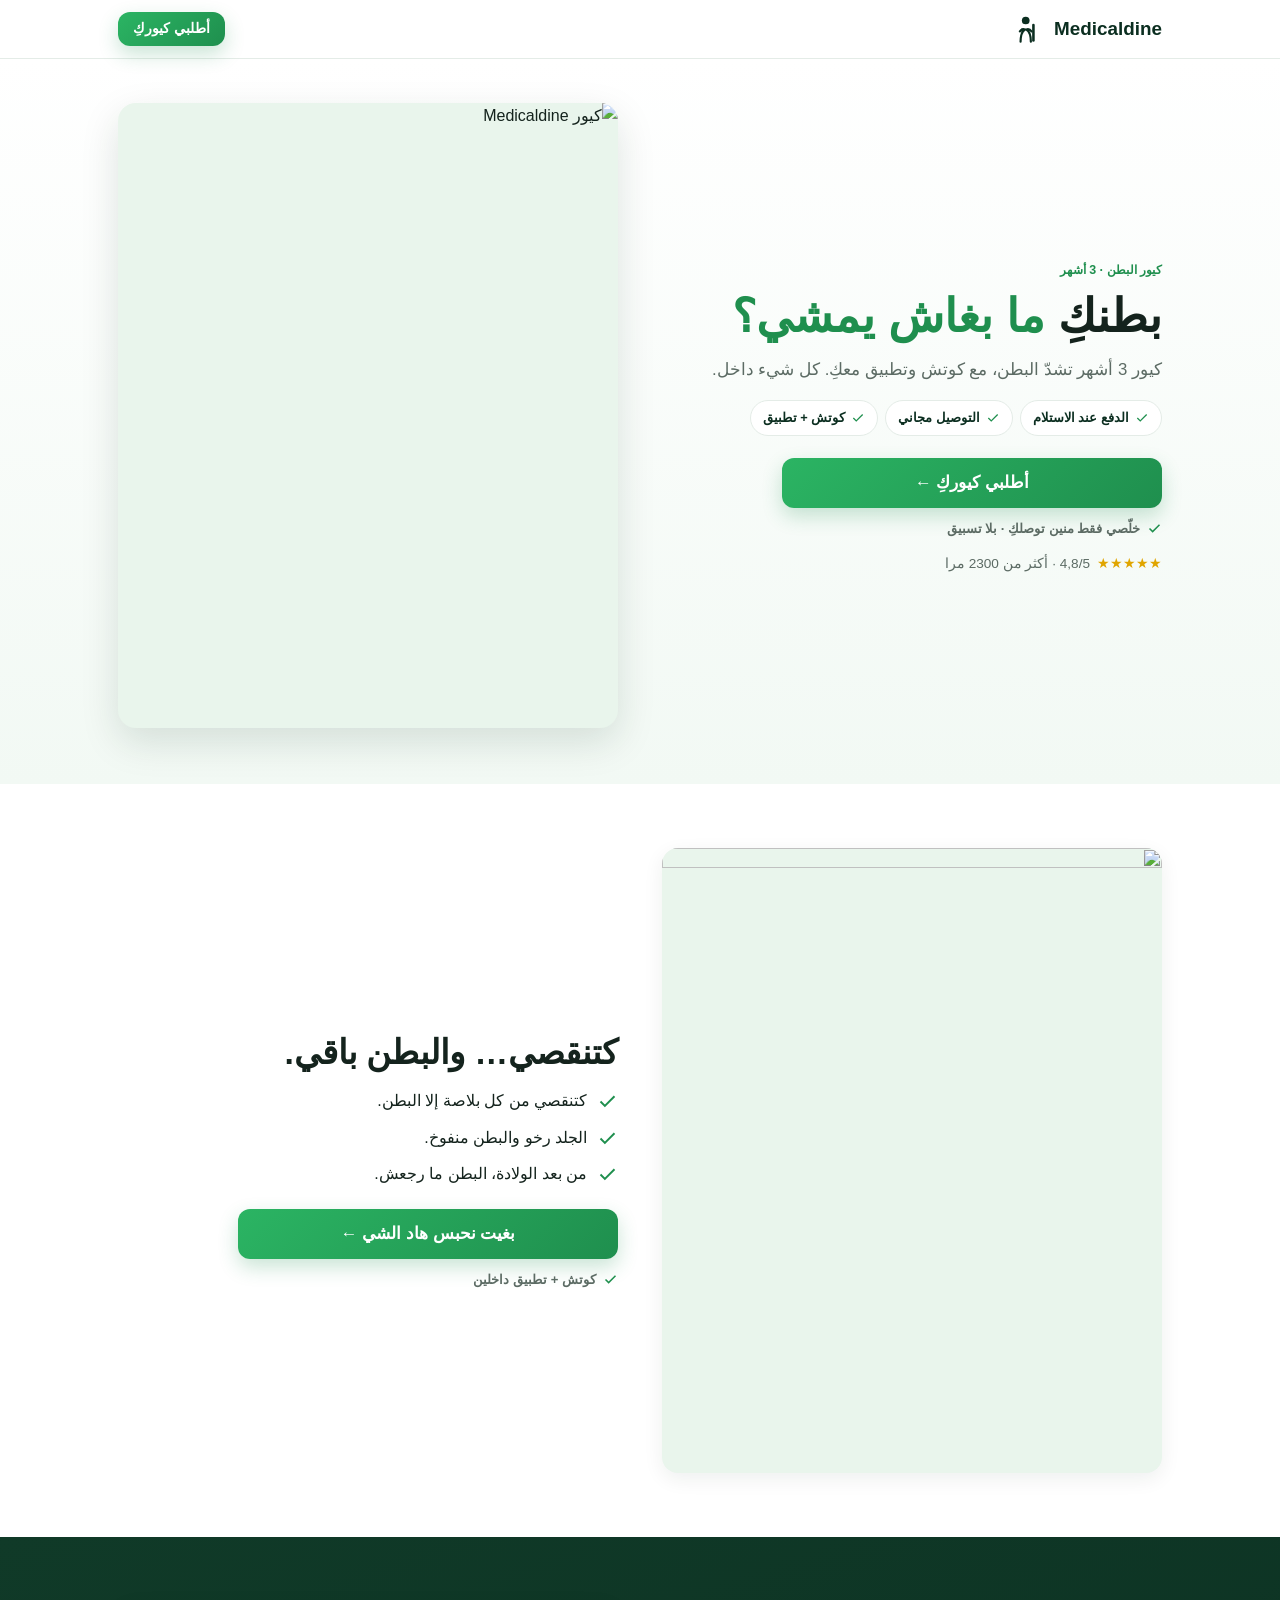
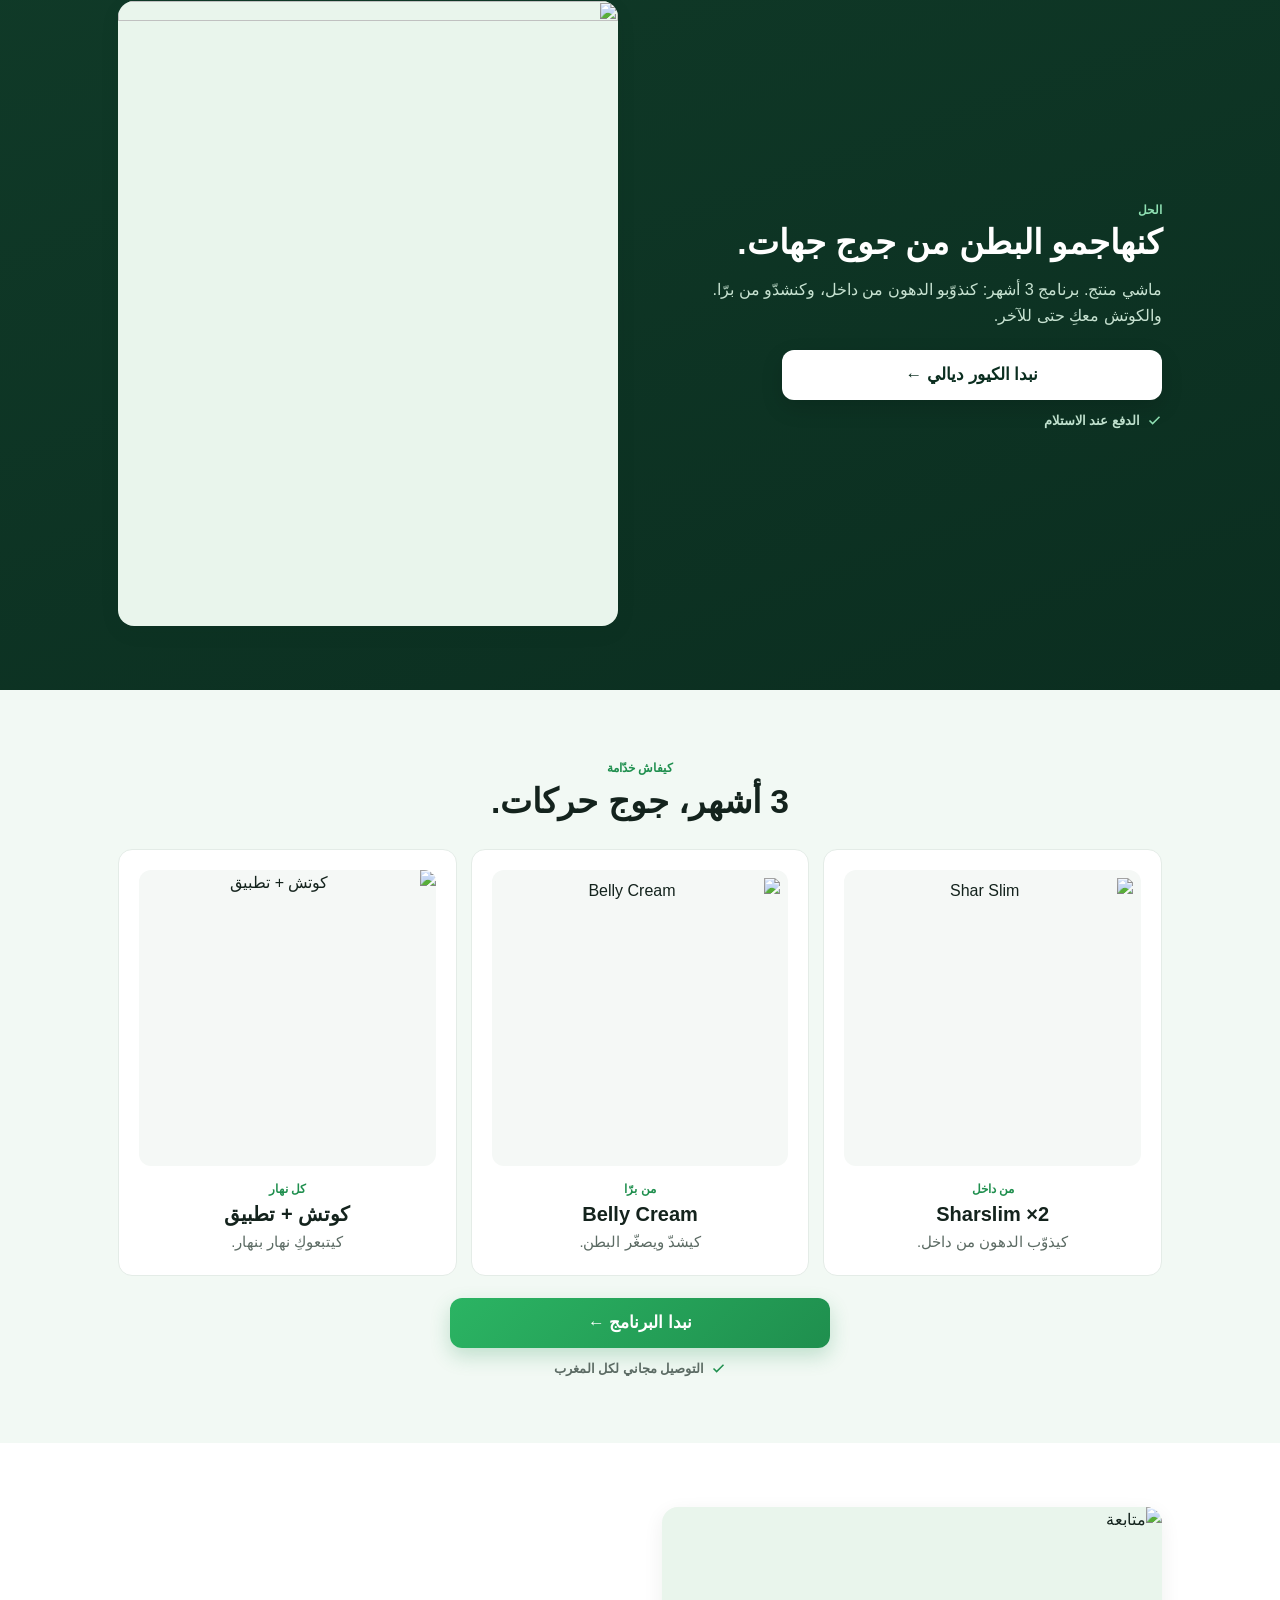
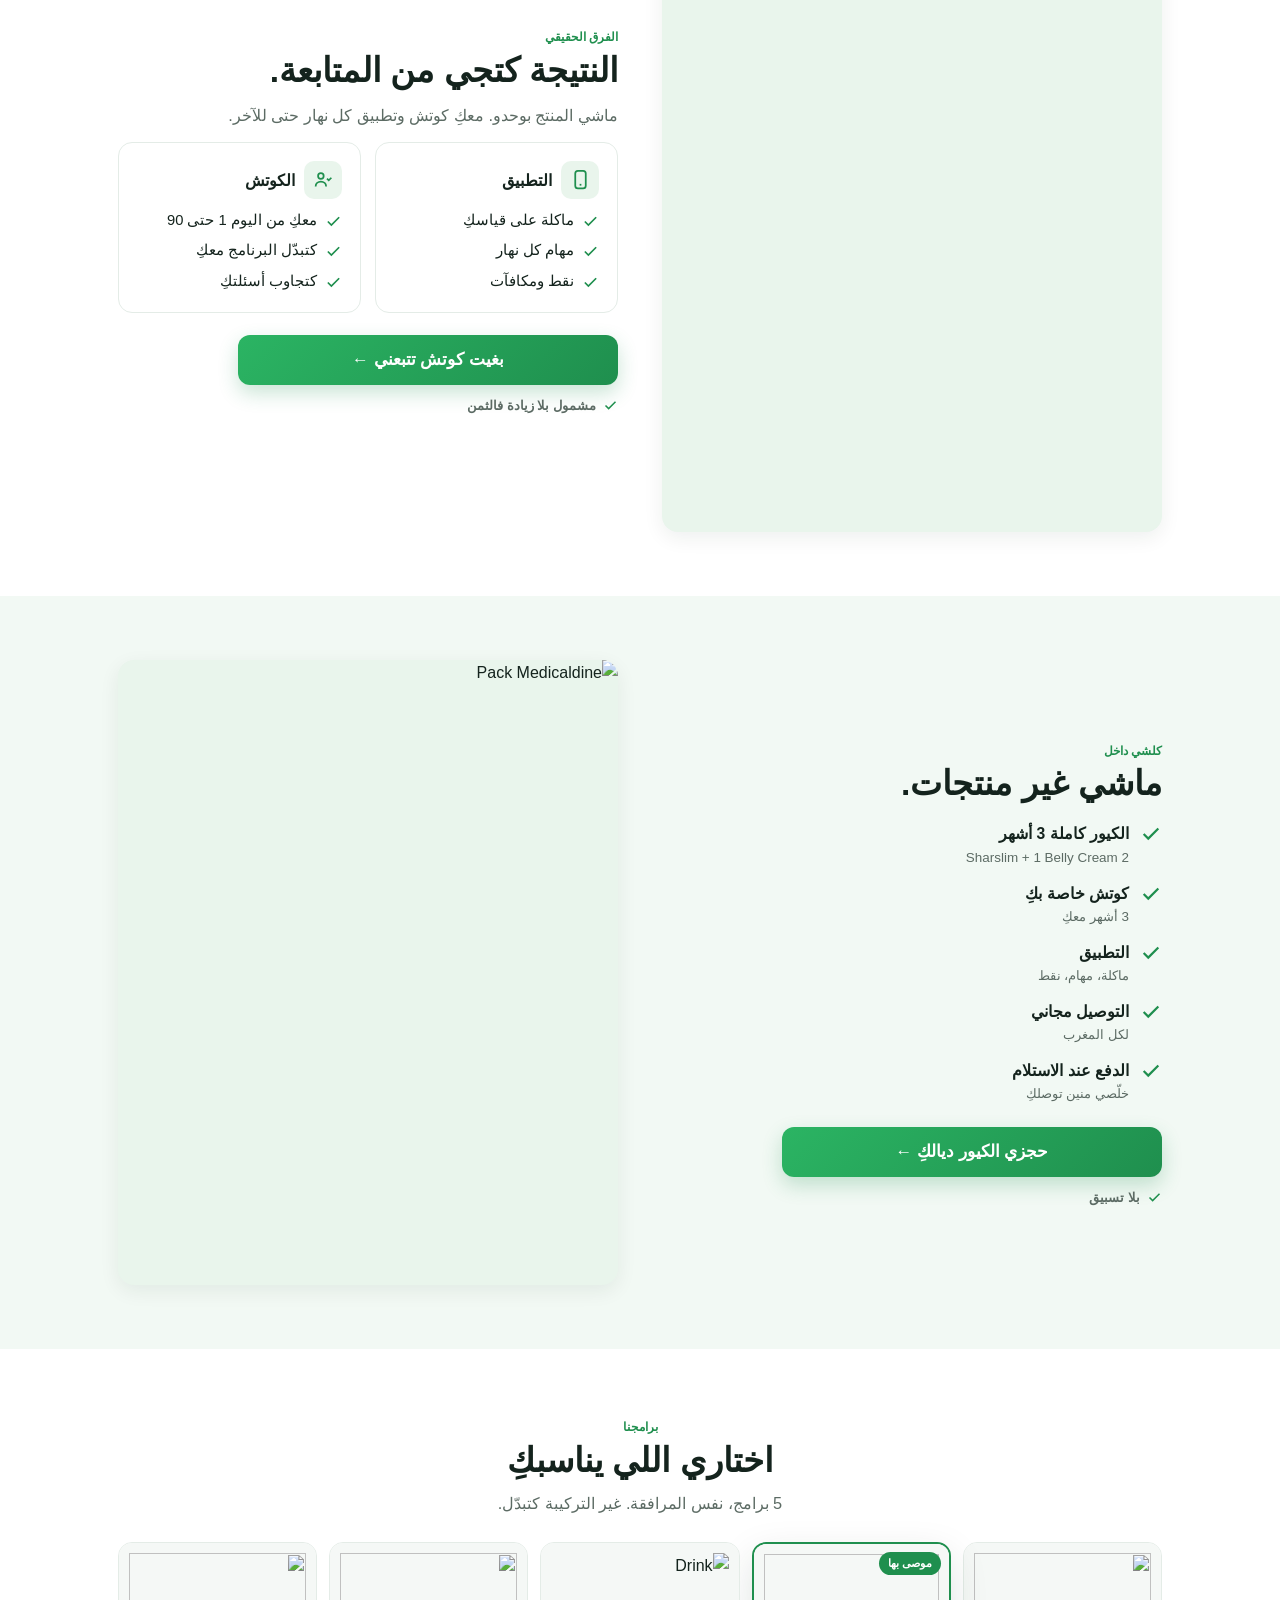
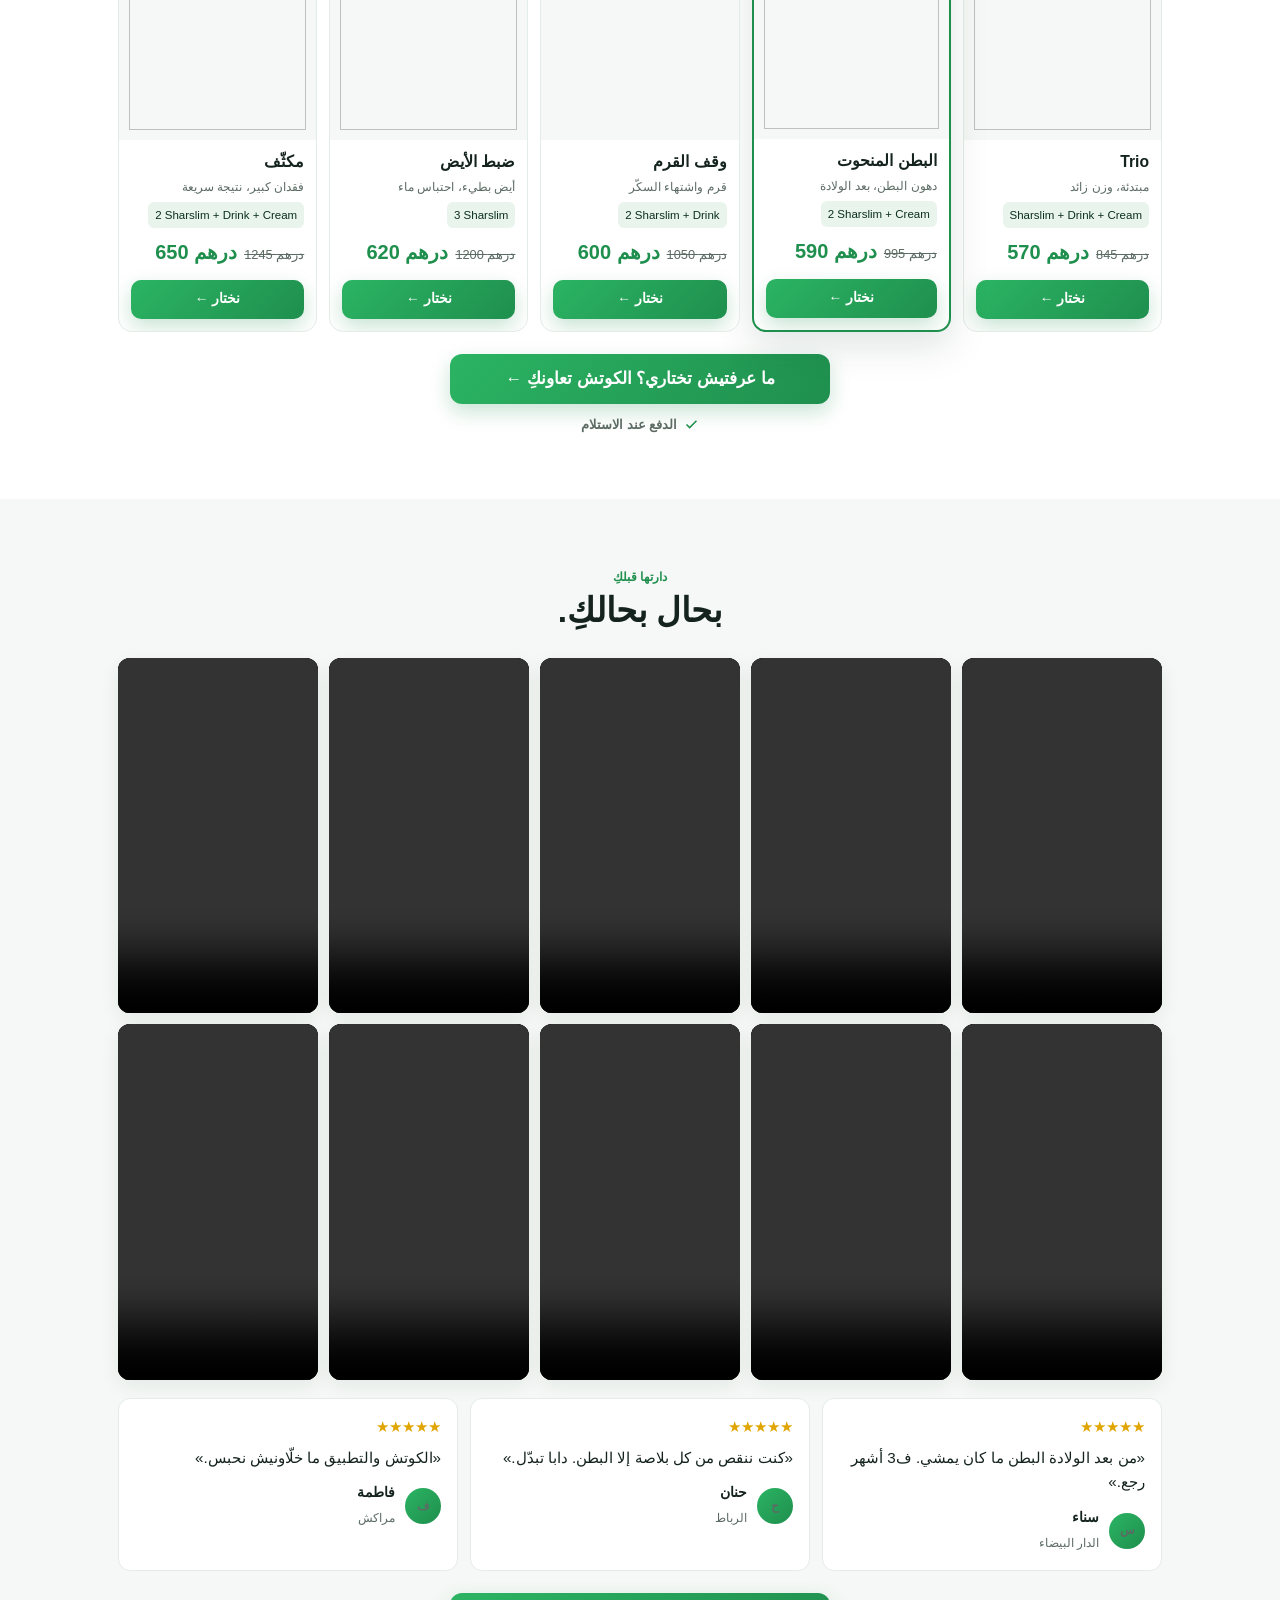
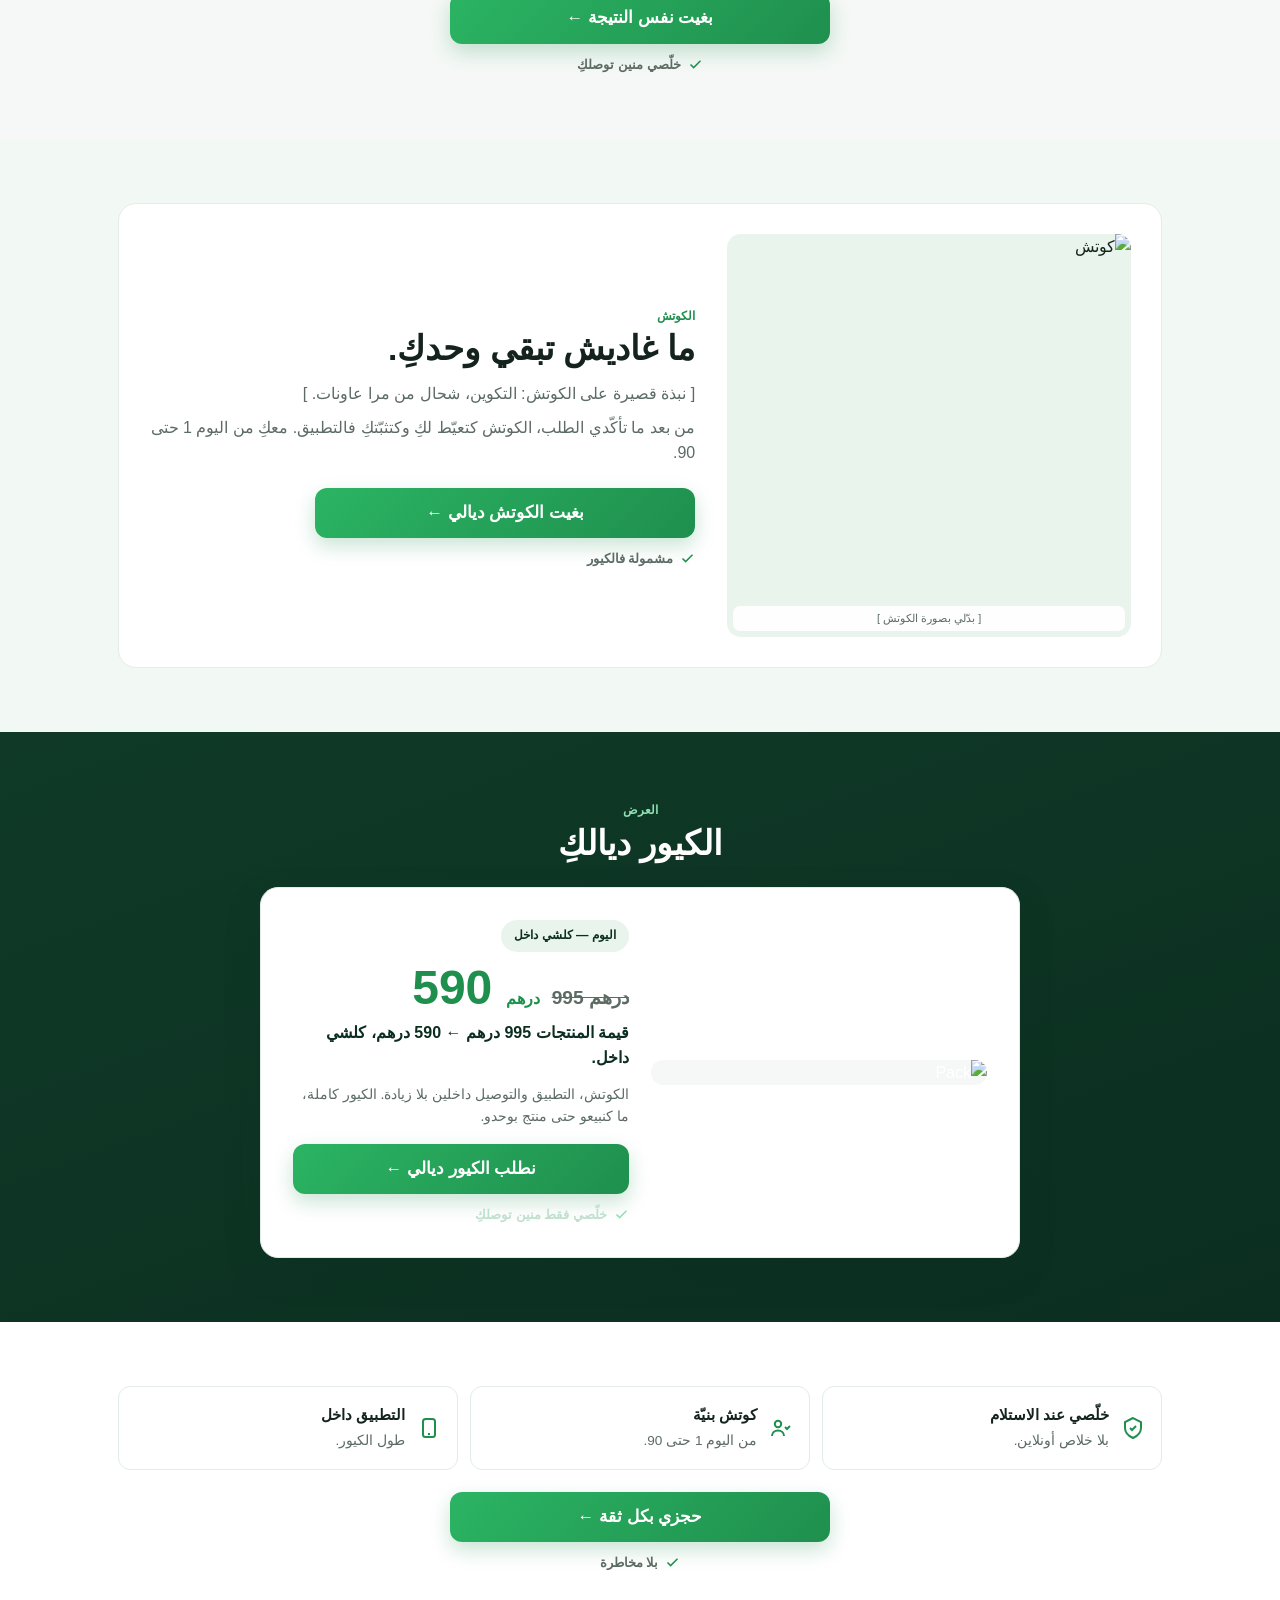
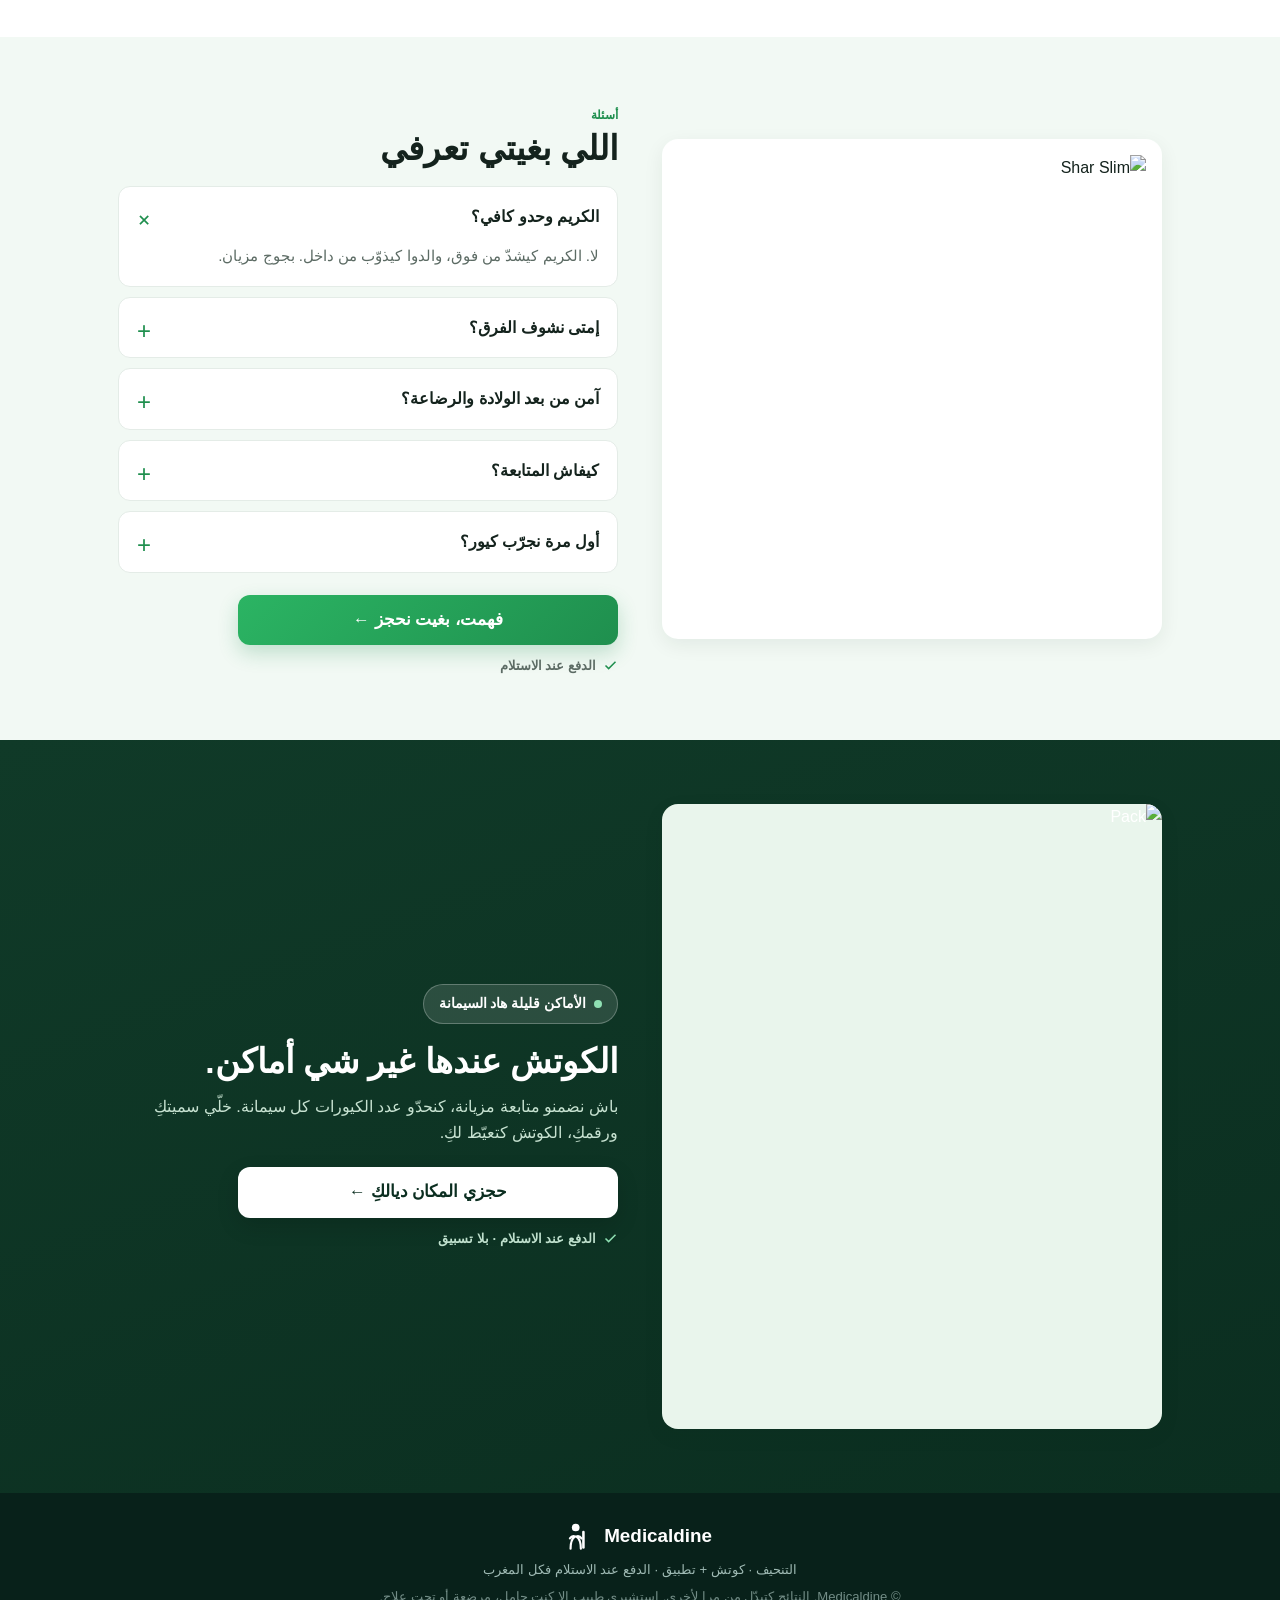
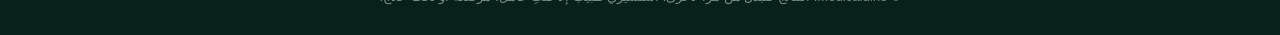
==== cure-ventre-sculpte.html @ 5a1ec409 "Add files via upload" ====
<!DOCTYPE html>
<html lang="ar" dir="rtl">
<head>
<meta charset="UTF-8">
<meta name="viewport" content="width=device-width, initial-scale=1, viewport-fit=cover">
<title>كيور البطن — Medicaldine | 3 أشهر · الدفع عند الاستلام</title>
<meta name="description" content="بطنكِ لا يصغر حتى لو نقص وزنكِ؟ كيور 3 أشهر تشدّ البطن، مع كوتش وتطبيق. الدفع عند الاستلام، التوصيل مجاني.">
<meta name="theme-color" content="#1f8f4e">
<meta property="og:title" content="كيور البطن — Medicaldine">
<meta property="og:image" content="https://medicaldine.ma/wp-content/uploads/2025/04/medicaldine-pack2.jpg">
<meta property="og:locale" content="ar_MA">
<link rel="preconnect" href="https://medicaldine.ma">
<link rel="preconnect" href="https://hercules-cdn.com">
<style>
  :root{
    --green:#1f8f4e; --green-3:#2bb463; --green-d:#0b2e20; --green-d2:#103a28;
    --mint:#e9f5ec; --mint-2:#f2f9f4; --paper:#f5f8f6;
    --ink:#14231d; --muted:#5c6b64; --line:#e4ece7;
    --grad:linear-gradient(135deg,var(--green-3),var(--green));
    --grad-dark:linear-gradient(160deg,var(--green-d2),var(--green-d));
    --radius:16px; --shadow:0 6px 20px rgba(11,46,32,.07); --shadow-lg:0 14px 38px rgba(11,46,32,.13);
    --wrap:1080px; --font:-apple-system,BlinkMacSystemFont,"Segoe UI","Noto Sans Arabic",Tahoma,Arial,sans-serif;
  }
  *{box-sizing:border-box;margin:0;padding:0}
  html{scroll-behavior:smooth;-webkit-text-size-adjust:100%}
  body{font-family:var(--font);color:var(--ink);background:#fff;line-height:1.6;font-size:16px;overflow-x:hidden}
  img{max-width:100%;display:block}
  h1,h2,h3{line-height:1.28;font-weight:800}
  h1{font-size:clamp(1.75rem,7vw,2.9rem)}
  h2{font-size:clamp(1.4rem,5.4vw,2.1rem)}
  h3{font-size:clamp(1.05rem,3.4vw,1.25rem)}
  .wrap{max-width:var(--wrap);margin:0 auto;padding:0 18px}
  .eyebrow{display:inline-block;font-size:.78rem;font-weight:800;color:var(--green)}
  .lead{font-size:1.02rem;color:var(--muted)}
  section{padding:44px 0}
  @media(min-width:820px){section{padding:64px 0}}
  .center{text-align:center}
  .maxw{max-width:640px;margin-inline:auto}
  .section-head{margin-bottom:26px}

  .bg-white{background:#fff}.bg-mint{background:var(--mint-2)}.bg-paper{background:var(--paper)}
  .bg-dark{background:var(--grad-dark);color:#fff}
  .bg-dark h2,.bg-dark h3,.bg-dark h4{color:#fff}.bg-dark .lead{color:#c7e2d1}

  .logo{display:inline-flex;align-items:center;gap:8px;font-weight:900;font-size:1.18rem;color:var(--green-d);text-decoration:none;direction:ltr}
  .logo svg{height:27px;width:auto;flex:none}.logo.on-dark{color:#fff}

  header{position:sticky;top:0;z-index:50;background:rgba(255,255,255,.95);backdrop-filter:saturate(1.4) blur(10px);border-bottom:1px solid var(--line)}
  .nav{display:flex;align-items:center;justify-content:space-between;height:58px}
  .nav .btn{padding:9px 15px;font-size:.85rem}

  /* Buttons */
  .btn{display:inline-flex;align-items:center;justify-content:center;gap:8px;background:var(--grad);color:#fff;font-weight:800;
    padding:15px 24px;border-radius:12px;border:0;cursor:pointer;text-decoration:none;font-size:1.05rem;
    box-shadow:0 8px 20px rgba(31,143,78,.24);transition:transform .15s,filter .15s;line-height:1.2;font-family:inherit}
  .btn:active{transform:scale(.98)}
  @media(hover:hover){.btn:hover{filter:brightness(1.05)}}
  .btn.white{background:#fff;color:var(--green-d);box-shadow:0 8px 22px rgba(0,0,0,.14)}

  /* CTA + CTV block */
  .cta{margin-top:22px;text-align:center}
  .cta .btn{width:100%;max-width:380px}
  .ctv{display:flex;align-items:center;justify-content:center;gap:7px;margin-top:10px;font-size:.82rem;color:var(--muted);font-weight:600;flex-wrap:wrap}
  .ctv svg{width:15px;height:15px;color:var(--green);flex:none}
  .bg-dark .ctv{color:#bfe0cd}.bg-dark .ctv svg{color:#8fe0b3}

  /* Hero */
  .hero{background:linear-gradient(180deg,#fff,var(--mint-2));padding:26px 0 40px}
  .hero-photo{border-radius:18px;overflow:hidden;box-shadow:var(--shadow-lg);aspect-ratio:1/1;background:var(--mint);margin-bottom:22px}
  .hero-photo img{width:100%;height:100%;object-fit:cover}
  .hero h1{margin:6px 0}.hero h1 span{color:var(--green)}
  .hero .sub{margin-top:10px;color:var(--muted);font-size:1.05rem}
  .trust-row{display:flex;flex-wrap:wrap;gap:7px;margin-top:16px;justify-content:center}
  .chip{display:inline-flex;align-items:center;gap:6px;background:#fff;border:1px solid var(--line);color:var(--green-d);font-weight:600;font-size:.8rem;padding:7px 12px;border-radius:999px}
  .chip svg{width:14px;height:14px;color:var(--green)}
  .rating{display:flex;align-items:center;justify-content:center;gap:7px;font-size:.85rem;color:var(--muted);margin-top:14px}
  .stars{color:#e0a500}
  @media(min-width:820px){
    .hero{padding:44px 0 56px}
    .hero-grid{display:grid;grid-template-columns:1fr 1fr;gap:44px;align-items:center;text-align:right}
    .hero-grid .hero-photo{aspect-ratio:4/5;margin:0;order:2}
    .hero-grid .hero-txt{order:1}
    .hero-grid .trust-row,.hero-grid .rating{justify-content:flex-start}
    .hero-grid .cta{text-align:right}.hero-grid .cta .ctv{justify-content:flex-start}
  }

  /* Media rows */
  .media{display:grid;gap:22px}
  .m-img{border-radius:16px;overflow:hidden;box-shadow:var(--shadow);background:var(--mint)}
  .m-img img{width:100%;aspect-ratio:4/3;object-fit:cover;display:block}
  @media(min-width:820px){
    .media{grid-template-columns:1fr 1fr;gap:44px;align-items:center}
    .media.rev .m-img{order:2}
    .m-img img{aspect-ratio:4/5}
  }

  .check-list{list-style:none;display:grid;gap:11px;margin-top:14px}
  .check-list li{display:flex;gap:10px;align-items:flex-start;font-size:1rem}
  .check-list li svg{flex:none;width:21px;height:21px;color:var(--green);margin-top:3px}
  .bg-dark .check-list li svg{color:#8fe0b3}

  /* Steps */
  .steps{display:grid;gap:14px}
  @media(min-width:680px){.steps{grid-template-columns:repeat(3,1fr)}}
  .step{background:#fff;border:1px solid var(--line);border-radius:14px;padding:18px;display:flex;gap:14px;align-items:center;text-align:right}
  @media(min-width:680px){.step{flex-direction:column;text-align:center;padding:20px}}
  .step .pic{width:84px;height:84px;flex:none;border-radius:12px;overflow:hidden;background:var(--paper)}
  @media(min-width:680px){.step .pic{width:100%;height:auto;aspect-ratio:1/1}}
  .step .pic img{width:100%;height:100%;object-fit:cover}
  .step .pic.contain img{object-fit:contain;padding:8px}
  .step .tag{font-size:.72rem;font-weight:800;color:var(--green);display:block;margin-bottom:3px}
  .step h3{margin-bottom:4px}.step p{color:var(--muted);font-size:.92rem}

  /* Value boxes */
  .value-cols{display:grid;gap:14px;margin-top:14px}
  @media(min-width:560px){.value-cols{grid-template-columns:1fr 1fr}}
  .vbox{background:#fff;border:1px solid var(--line);border-radius:14px;padding:18px}
  .vbox .vh{display:flex;align-items:center;gap:9px;margin-bottom:10px}
  .vbox .vi{width:38px;height:38px;border-radius:10px;background:var(--mint);color:var(--green);display:flex;align-items:center;justify-content:center;flex:none}
  .vbox .vi svg{width:21px;height:21px}
  .vbox h4{font-size:1.02rem;font-weight:800}
  .vbox ul{list-style:none;display:grid;gap:7px}
  .vbox ul li{display:flex;gap:8px;align-items:flex-start;font-size:.92rem}
  .vbox ul li svg{flex:none;width:17px;height:17px;color:var(--green);margin-top:4px}

  /* Included */
  .incl-list{list-style:none;display:grid;gap:12px;margin-top:16px}
  .incl-list li{display:flex;gap:11px;align-items:flex-start}
  .incl-list li svg{flex:none;width:22px;height:22px;color:var(--green);margin-top:2px}
  .incl-list li b{font-weight:700;font-size:.98rem}.incl-list li small{display:block;color:var(--muted);font-size:.84rem}

  /* Offers */
  .offers-grid{display:grid;grid-template-columns:1fr 1fr;gap:12px}
  @media(min-width:720px){.offers-grid{grid-template-columns:repeat(5,1fr)}}
  .ocard{position:relative;background:#fff;border:1px solid var(--line);border-radius:14px;overflow:hidden;display:flex;flex-direction:column}
  .ocard.reco{border:2px solid var(--green);box-shadow:var(--shadow-lg)}
  .reco-badge{position:absolute;top:8px;right:8px;background:var(--green);color:#fff;font-size:.66rem;font-weight:800;padding:3px 9px;border-radius:999px;z-index:2}
  .ocard .oimg{aspect-ratio:1/1;background:var(--paper)}
  .ocard .oimg img{width:100%;height:100%;object-fit:contain;padding:10px}
  .ocard .obody{padding:12px;display:flex;flex-direction:column;gap:6px;flex:1}
  .ocard h3{font-size:.98rem}
  .ocard .oav{font-size:.78rem;color:var(--muted);line-height:1.45}
  .ocard .ocompo{font-size:.72rem;color:var(--green-d);background:var(--mint);padding:4px 7px;border-radius:6px;align-self:flex-start;direction:ltr}
  .ocard .opr{margin-top:auto;display:flex;align-items:baseline;gap:7px;padding-top:2px}
  .opr .old{text-decoration:line-through;color:var(--muted);font-size:.8rem;direction:ltr}
  .opr .now{color:var(--green);font-weight:900;font-size:1.25rem;direction:ltr}
  .ocard .obtn{margin:0 12px 12px;padding:11px;font-size:.86rem;border-radius:10px}

  /* Videos */
  .video-grid{display:grid;grid-template-columns:1fr 1fr;gap:11px}
  @media(min-width:560px){.video-grid{grid-template-columns:repeat(3,1fr)}}
  @media(min-width:820px){.video-grid{grid-template-columns:repeat(5,1fr)}}
  .vcard{border-radius:12px;overflow:hidden;background:#000;box-shadow:var(--shadow);aspect-ratio:9/16}
  .vcard video{width:100%;height:100%;object-fit:cover;display:block;background:#000}
  .testi-row{display:grid;gap:12px;margin-top:18px}
  @media(min-width:680px){.testi-row{grid-template-columns:repeat(3,1fr)}}
  .testi{background:#fff;border:1px solid var(--line);border-radius:12px;padding:16px}
  .testi .stars{font-size:.95rem;margin-bottom:7px}.testi p{font-size:.95rem}
  .testi .who{display:flex;align-items:center;gap:10px;margin-top:12px}
  .testi .av{width:36px;height:36px;border-radius:50%;background:var(--grad);color:#fff;display:flex;align-items:center;justify-content:center;font-weight:800;flex:none}
  .testi .who b{display:block;font-size:.86rem}.testi .who span{font-size:.75rem;color:var(--muted)}

  /* Coach */
  .coach{display:grid;gap:20px;background:#fff;border:1px solid var(--line);border-radius:18px;padding:20px}
  @media(min-width:760px){.coach{grid-template-columns:.85fr 1.15fr;gap:32px;padding:30px;align-items:center}}
  .coach-photo{border-radius:14px;aspect-ratio:1/1;overflow:hidden;background:var(--mint);position:relative}
  .coach-photo img{width:100%;height:100%;object-fit:cover}
  .coach-photo .cap{position:absolute;bottom:6px;right:6px;left:6px;background:rgba(255,255,255,.9);border-radius:7px;font-size:.68rem;color:var(--muted);padding:4px;text-align:center}

  /* Offer */
  .offer{background:#fff;border:1px solid var(--line);border-radius:18px;padding:22px;box-shadow:var(--shadow-lg);max-width:760px;margin-inline:auto;display:grid;gap:22px}
  @media(min-width:720px){.offer{grid-template-columns:1fr 1fr;padding:32px;align-items:center}}
  .offer .oimg2{border-radius:12px;overflow:hidden;background:var(--paper)}
  .offer .oimg2 img{width:100%;object-fit:cover}
  .price-row{display:flex;align-items:baseline;gap:12px;margin:12px 0 6px;flex-wrap:wrap}
  .price-old{color:var(--muted);text-decoration:line-through;font-size:1.2rem;font-weight:700;direction:ltr}
  .price-now{color:var(--green);font-size:clamp(2.4rem,11vw,3rem);font-weight:900;line-height:1;direction:ltr}
  .price-now small{font-size:1rem;font-weight:800}
  .save-pill{display:inline-block;background:var(--mint);color:var(--green-d);font-weight:800;font-size:.78rem;padding:6px 13px;border-radius:999px}
  .offer .fineprint{color:var(--muted);font-size:.88rem;margin-top:12px}

  /* Reassurance */
  .reassure{display:grid;gap:12px}
  @media(min-width:680px){.reassure{grid-template-columns:repeat(3,1fr)}}
  .reassure .r{display:flex;gap:12px;align-items:center;background:#fff;border:1px solid var(--line);border-radius:12px;padding:16px}
  .reassure .r svg{flex:none;width:24px;height:24px;color:var(--green)}
  .reassure .r b{display:block;font-size:.95rem}.reassure .r span{color:var(--muted);font-size:.85rem}

  /* FAQ */
  .faq{display:grid;gap:10px}
  .faq details{background:#fff;border:1px solid var(--line);border-radius:12px;padding:2px 18px}
  .faq summary{cursor:pointer;list-style:none;font-weight:700;padding:15px 0 15px 30px;position:relative;font-size:1rem}
  .faq summary::-webkit-details-marker{display:none}
  .faq summary::after{content:"+";position:absolute;left:0;top:12px;font-size:1.5rem;font-weight:400;color:var(--green);transition:transform .2s}
  .faq details[open] summary::after{transform:rotate(45deg)}
  .faq .a{padding:0 0 15px;color:var(--muted);font-size:.95rem}

  .urgency{display:inline-flex;align-items:center;gap:8px;background:rgba(255,255,255,.12);border:1px solid rgba(255,255,255,.26);color:#fff;font-weight:700;padding:8px 15px;border-radius:999px;font-size:.85rem;margin-bottom:16px}
  .urgency .pulse{width:8px;height:8px;border-radius:50%;background:#8fe0b3;animation:pulse 1.8s infinite}
  @keyframes pulse{0%{box-shadow:0 0 0 0 rgba(143,224,179,.6)}70%{box-shadow:0 0 0 10px rgba(143,224,179,0)}100%{box-shadow:0 0 0 0 rgba(143,224,179,0)}}

  footer{background:#08211a;color:#9fbab4;padding:28px 0;font-size:.82rem;text-align:center}
  footer .logo{margin-bottom:8px}

  .mobile-cta{position:fixed;left:0;right:0;bottom:0;z-index:60;background:#fff;border-top:1px solid var(--line);padding:8px 14px calc(8px + env(safe-area-inset-bottom));box-shadow:0 -6px 22px rgba(0,0,0,.08);display:none;text-align:center}
  .mobile-cta .btn{width:100%;padding:14px}
  .mobile-cta .ctv{margin-top:5px;font-size:.72rem}
  @media(max-width:819px){.mobile-cta{display:block}body{padding-bottom:86px}}

  /* Modal */
  .modal{position:fixed;inset:0;z-index:100;display:none;align-items:flex-end;justify-content:center}
  @media(min-width:560px){.modal{align-items:center;padding:16px}}
  .modal.open{display:flex}
  .modal-ov{position:absolute;inset:0;background:rgba(8,33,26,.62);backdrop-filter:blur(3px)}
  .modal-card{position:relative;background:#fff;width:100%;max-width:440px;border-radius:20px 20px 0 0;box-shadow:var(--shadow-lg);padding:24px 20px;max-height:94vh;overflow:auto;animation:up .25s ease}
  @media(min-width:560px){.modal-card{border-radius:20px;animation:pop .22s ease}}
  @keyframes up{from{transform:translateY(100%)}to{transform:none}}
  @keyframes pop{from{transform:translateY(12px) scale(.97);opacity:0}to{transform:none;opacity:1}}
  .modal-close{position:absolute;top:12px;left:12px;width:34px;height:34px;border:0;background:var(--paper);border-radius:50%;cursor:pointer;font-size:1.1rem;color:var(--muted)}
  .modal-head{padding-left:30px}
  .modal-head .k{font-weight:900;font-size:1.2rem;color:var(--green-d)}
  .modal-head p{color:var(--muted);font-size:.9rem;margin-top:5px}
  .badge-inline{display:inline-flex;align-items:center;gap:6px;background:var(--mint);color:var(--green-d);font-weight:700;font-size:.76rem;padding:6px 11px;border-radius:999px;margin-top:12px}
  .field{margin-top:13px}
  .field label{display:block;font-weight:700;font-size:.82rem;margin-bottom:6px;color:var(--green-d)}
  .field input,.field select{width:100%;padding:14px;border:1.6px solid var(--line);border-radius:12px;font-size:1.05rem;font-family:inherit;background:#fdfefe;color:var(--ink)}
  .field select{appearance:none;padding-left:40px;background-image:url("data:image/svg+xml,%3Csvg xmlns='http://www.w3.org/2000/svg' width='14' height='14' viewBox='0 0 24 24' fill='none' stroke='%235c6b64' stroke-width='2.5'%3E%3Cpath d='M6 9l6 6 6-6'/%3E%3C/svg%3E");background-repeat:no-repeat;background-position:left 14px center}
  .field input:focus,.field select:focus{outline:0;border-color:var(--green);box-shadow:0 0 0 4px rgba(31,143,78,.14)}
  .field input.err,.field select.err{border-color:#c0392b}
  .err-msg{color:#c0392b;font-size:.76rem;margin-top:5px;display:none}
  .field input.err ~ .err-msg,.field select.err ~ .err-msg{display:block}
  .form-note{display:flex;align-items:center;gap:7px;justify-content:center;margin-top:12px;color:var(--muted);font-size:.78rem}
  .form-note svg{width:14px;height:14px;color:var(--green);flex:none}
  .modal-success{display:none;text-align:center;padding:8px 6px}
  .modal-success .ok{width:58px;height:58px;border-radius:50%;background:var(--mint);color:var(--green);display:flex;align-items:center;justify-content:center;margin:4px auto 14px}
  .modal-success .ok svg{width:30px;height:30px}
  .modal-card.done form,.modal-card.done .modal-head{display:none}
  .modal-card.done .modal-success{display:block}
  .note-prod{font-size:.82rem;color:var(--muted);text-align:center;margin-top:16px}
</style>
</head>
<body>

<!-- HEADER -->
<header><div class="wrap nav">
  <a href="#top" class="logo" aria-label="Medicaldine"><svg viewBox="0 0 44 42" fill="none"><circle cx="12" cy="7" r="6" fill="currentColor"/><path d="M4 40c0-9 2-16 7-19-3-1-6 0-8 3M20 40c0-9-2-16-7-19 3-1 6 0 8 3" stroke="currentColor" stroke-width="3.4" stroke-linecap="round"/><rect x="22" y="12" width="4" height="28" rx="2" fill="currentColor"/></svg>Medicaldine</a>
  <button class="btn js-open" data-pack="كيور البطن المنحوت — 590 درهم">أطلبي كيوركِ</button>
</div></header>

<!-- 1 · HERO -->
<section class="hero" id="top"><div class="wrap">
  <div class="hero-grid">
    <div class="hero-photo"><img src="https://medicaldine.ma/wp-content/uploads/2025/05/medicaldine8-7.jpg" alt="كيور Medicaldine" width="700" height="700" fetchpriority="high"></div>
    <div class="hero-txt">
      <span class="eyebrow">كيور البطن · 3 أشهر</span>
      <h1>بطنكِ <span>ما بغاش يمشي؟</span></h1>
      <p class="sub">كيور 3 أشهر تشدّ البطن، مع كوتش وتطبيق معكِ. كل شيء داخل.</p>
      <div class="trust-row">
        <span class="chip"><svg viewBox="0 0 24 24" fill="none" stroke="currentColor" stroke-width="2.2"><path d="M20 6 9 17l-5-5"/></svg> الدفع عند الاستلام</span>
        <span class="chip"><svg viewBox="0 0 24 24" fill="none" stroke="currentColor" stroke-width="2.2"><path d="M20 6 9 17l-5-5"/></svg> التوصيل مجاني</span>
        <span class="chip"><svg viewBox="0 0 24 24" fill="none" stroke="currentColor" stroke-width="2.2"><path d="M20 6 9 17l-5-5"/></svg> كوتش + تطبيق</span>
      </div>
      <div class="cta">
        <button class="btn js-open" data-pack="كيور البطن المنحوت — 590 درهم">أطلبي كيوركِ ←</button>
        <div class="ctv"><svg viewBox="0 0 24 24" fill="none" stroke="currentColor" stroke-width="2.4"><path d="M20 6 9 17l-5-5"/></svg> خلّصي فقط منين توصلكِ · بلا تسبيق</div>
      </div>
      <div class="rating"><span class="stars">★★★★★</span> 4,8/5 · أكثر من 2300 مرا</div>
    </div>
  </div>
</div></section>

<!-- 2 · AGITATION -->
<section class="bg-white"><div class="wrap media">
  <div class="m-img"><img src="https://medicaldine.ma/wp-content/uploads/2025/05/medicaldine8-15.jpg" alt="" loading="lazy"></div>
  <div>
    <h2>كتنقصي… والبطن باقي.</h2>
    <ul class="check-list">
      <li><svg viewBox="0 0 24 24" fill="none" stroke="currentColor" stroke-width="2.2"><path d="M20 6 9 17l-5-5"/></svg> كتنقصي من كل بلاصة إلا البطن.</li>
      <li><svg viewBox="0 0 24 24" fill="none" stroke="currentColor" stroke-width="2.2"><path d="M20 6 9 17l-5-5"/></svg> الجلد رخو والبطن منفوخ.</li>
      <li><svg viewBox="0 0 24 24" fill="none" stroke="currentColor" stroke-width="2.2"><path d="M20 6 9 17l-5-5"/></svg> من بعد الولادة، البطن ما رجعش.</li>
    </ul>
    <div class="cta" style="text-align:right">
      <button class="btn js-open" data-pack="كيور البطن المنحوت — 590 درهم">بغيت نحبس هاد الشي ←</button>
      <div class="ctv" style="justify-content:flex-start"><svg viewBox="0 0 24 24" fill="none" stroke="currentColor" stroke-width="2.4"><path d="M20 6 9 17l-5-5"/></svg> كوتش + تطبيق داخلين</div>
    </div>
  </div>
</div></section>

<!-- 3 · SOLUTION -->
<section class="bg-dark"><div class="wrap media rev">
  <div class="m-img"><img src="https://medicaldine.ma/wp-content/uploads/2025/05/medicaldine8-11.jpg" alt="" loading="lazy"></div>
  <div>
    <span class="eyebrow" style="color:#8fe0b3">الحل</span>
    <h2>كنهاجمو البطن من جوج جهات.</h2>
    <p class="lead" style="margin-top:12px">ماشي منتج. برنامج 3 أشهر: كنذوّبو الدهون من داخل، وكنشدّو من برّا. والكوتش معكِ حتى للآخر.</p>
    <div class="cta" style="text-align:right">
      <button class="btn white js-open" data-pack="كيور البطن المنحوت — 590 درهم">نبدا الكيور ديالي ←</button>
      <div class="ctv" style="justify-content:flex-start"><svg viewBox="0 0 24 24" fill="none" stroke="currentColor" stroke-width="2.4"><path d="M20 6 9 17l-5-5"/></svg> الدفع عند الاستلام</div>
    </div>
  </div>
</div></section>

<!-- 4 · COMMENT -->
<section class="bg-mint"><div class="wrap">
  <div class="section-head center"><span class="eyebrow">كيفاش خدّامة</span><h2>3 أشهر، جوج حركات.</h2></div>
  <div class="steps">
    <div class="step">
      <div class="pic contain"><img src="https://medicaldine.ma/wp-content/uploads/2026/05/medicaldine6-1.png" alt="Shar Slim" loading="lazy"></div>
      <div><span class="tag">من داخل</span><h3>Sharslim ×2</h3><p>كيذوّب الدهون من داخل.</p></div>
    </div>
    <div class="step">
      <div class="pic contain"><img src="https://medicaldine.ma/wp-content/uploads/2026/05/Untitled-3-e1777773509158.webp" alt="Belly Cream" loading="lazy"></div>
      <div><span class="tag">من برّا</span><h3>Belly Cream</h3><p>كيشدّ ويصغّر البطن.</p></div>
    </div>
    <div class="step">
      <div class="pic"><img src="https://medicaldine.ma/wp-content/uploads/2025/05/medicaldine8-7.jpg" alt="كوتش + تطبيق" loading="lazy"></div>
      <div><span class="tag">كل نهار</span><h3>كوتش + تطبيق</h3><p>كيتبعوكِ نهار بنهار.</p></div>
    </div>
  </div>
  <div class="cta">
    <button class="btn js-open" data-pack="كيور البطن المنحوت — 590 درهم">نبدا البرنامج ←</button>
    <div class="ctv"><svg viewBox="0 0 24 24" fill="none" stroke="currentColor" stroke-width="2.4"><path d="M20 6 9 17l-5-5"/></svg> التوصيل مجاني لكل المغرب</div>
  </div>
</div></section>

<!-- 5 · SUIVI + APP -->
<section class="bg-white"><div class="wrap media">
  <div class="m-img"><img src="https://medicaldine.ma/wp-content/uploads/2025/05/medicaldine8-11.jpg" alt="متابعة" loading="lazy"></div>
  <div>
    <span class="eyebrow">الفرق الحقيقي</span>
    <h2>النتيجة كتجي من المتابعة.</h2>
    <p class="lead" style="margin-top:10px">ماشي المنتج بوحدو. معكِ كوتش وتطبيق كل نهار حتى للآخر.</p>
    <div class="value-cols">
      <div class="vbox">
        <div class="vh"><span class="vi"><svg viewBox="0 0 24 24" fill="none" stroke="currentColor" stroke-width="2"><rect x="6" y="2" width="12" height="20" rx="3"/><path d="M11 18h2"/></svg></span><h4>التطبيق</h4></div>
        <ul>
          <li><svg viewBox="0 0 24 24" fill="none" stroke="currentColor" stroke-width="2.4"><path d="M20 6 9 17l-5-5"/></svg> ماكلة على قياسكِ</li>
          <li><svg viewBox="0 0 24 24" fill="none" stroke="currentColor" stroke-width="2.4"><path d="M20 6 9 17l-5-5"/></svg> مهام كل نهار</li>
          <li><svg viewBox="0 0 24 24" fill="none" stroke="currentColor" stroke-width="2.4"><path d="M20 6 9 17l-5-5"/></svg> نقط ومكافآت</li>
        </ul>
      </div>
      <div class="vbox">
        <div class="vh"><span class="vi"><svg viewBox="0 0 24 24" fill="none" stroke="currentColor" stroke-width="2"><circle cx="9" cy="8" r="3.2"/><path d="M3 20c0-3.3 2.7-5.5 6-5.5S15 16.7 15 20"/><path d="M16 11l2 2 3-3"/></svg></span><h4>الكوتش</h4></div>
        <ul>
          <li><svg viewBox="0 0 24 24" fill="none" stroke="currentColor" stroke-width="2.4"><path d="M20 6 9 17l-5-5"/></svg> معكِ من اليوم 1 حتى 90</li>
          <li><svg viewBox="0 0 24 24" fill="none" stroke="currentColor" stroke-width="2.4"><path d="M20 6 9 17l-5-5"/></svg> كتبدّل البرنامج معكِ</li>
          <li><svg viewBox="0 0 24 24" fill="none" stroke="currentColor" stroke-width="2.4"><path d="M20 6 9 17l-5-5"/></svg> كتجاوب أسئلتكِ</li>
        </ul>
      </div>
    </div>
    <div class="cta" style="text-align:right">
      <button class="btn js-open" data-pack="كيور البطن المنحوت — 590 درهم">بغيت كوتش تتبعني ←</button>
      <div class="ctv" style="justify-content:flex-start"><svg viewBox="0 0 24 24" fill="none" stroke="currentColor" stroke-width="2.4"><path d="M20 6 9 17l-5-5"/></svg> مشمول بلا زيادة فالثمن</div>
    </div>
  </div>
</div></section>

<!-- 6 · INCLUS -->
<section class="bg-mint"><div class="wrap media rev">
  <div class="m-img"><img src="https://medicaldine.ma/wp-content/uploads/2025/04/medicaldine-pack2.jpg" alt="Pack Medicaldine" loading="lazy"></div>
  <div>
    <span class="eyebrow">كلشي داخل</span>
    <h2>ماشي غير منتجات.</h2>
    <ul class="incl-list">
      <li><svg viewBox="0 0 24 24" fill="none" stroke="currentColor" stroke-width="2.4"><path d="M20 6 9 17l-5-5"/></svg><div><b>الكيور كاملة 3 أشهر</b><small>2 Sharslim + 1 Belly Cream</small></div></li>
      <li><svg viewBox="0 0 24 24" fill="none" stroke="currentColor" stroke-width="2.4"><path d="M20 6 9 17l-5-5"/></svg><div><b>كوتش خاصة بكِ</b><small>3 أشهر معكِ</small></div></li>
      <li><svg viewBox="0 0 24 24" fill="none" stroke="currentColor" stroke-width="2.4"><path d="M20 6 9 17l-5-5"/></svg><div><b>التطبيق</b><small>ماكلة، مهام، نقط</small></div></li>
      <li><svg viewBox="0 0 24 24" fill="none" stroke="currentColor" stroke-width="2.4"><path d="M20 6 9 17l-5-5"/></svg><div><b>التوصيل مجاني</b><small>لكل المغرب</small></div></li>
      <li><svg viewBox="0 0 24 24" fill="none" stroke="currentColor" stroke-width="2.4"><path d="M20 6 9 17l-5-5"/></svg><div><b>الدفع عند الاستلام</b><small>خلّصي منين توصلكِ</small></div></li>
    </ul>
    <div class="cta" style="text-align:right">
      <button class="btn js-open" data-pack="كيور البطن المنحوت — 590 درهم">حجزي الكيور ديالكِ ←</button>
      <div class="ctv" style="justify-content:flex-start"><svg viewBox="0 0 24 24" fill="none" stroke="currentColor" stroke-width="2.4"><path d="M20 6 9 17l-5-5"/></svg> بلا تسبيق</div>
    </div>
  </div>
</div></section>

<!-- 7 · 5 OFFRES -->
<section class="bg-white" id="offres"><div class="wrap">
  <div class="section-head center maxw"><span class="eyebrow">برامجنا</span><h2>اختاري اللي يناسبكِ</h2><p class="lead" style="margin-top:8px">5 برامج، نفس المرافقة. غير التركيبة كتبدّل.</p></div>
  <div class="offers-grid">
    <div class="ocard">
      <div class="oimg"><img src="https://medicaldine.ma/wp-content/uploads/2025/04/medicaldine-pack2.jpg" alt="" loading="lazy"></div>
      <div class="obody"><h3>Trio</h3><div class="oav">مبتدئة، وزن زائد</div><span class="ocompo">Sharslim + Drink + Cream</span><div class="opr"><span class="old">845 درهم</span><span class="now">570 درهم</span></div></div>
      <button class="btn obtn js-open" data-pack="الباقة الثلاثية Trio — 570 درهم">نختار ←</button>
    </div>
    <div class="ocard reco">
      <span class="reco-badge">موصى بها</span>
      <div class="oimg"><img src="https://medicaldine.ma/wp-content/uploads/2026/05/Untitled-3-e1777773509158.webp" alt="" loading="lazy"></div>
      <div class="obody"><h3>البطن المنحوت</h3><div class="oav">دهون البطن، بعد الولادة</div><span class="ocompo">2 Sharslim + Cream</span><div class="opr"><span class="old">995 درهم</span><span class="now">590 درهم</span></div></div>
      <button class="btn obtn js-open" data-pack="كيور البطن المنحوت — 590 درهم">نختار ←</button>
    </div>
    <div class="ocard">
      <div class="oimg"><img src="https://medicaldine.ma/wp-content/uploads/2026/05/hh-1.png" alt="Drink" loading="lazy"></div>
      <div class="obody"><h3>وقف القرم</h3><div class="oav">قرم واشتهاء السكّر</div><span class="ocompo">2 Sharslim + Drink</span><div class="opr"><span class="old">1050 درهم</span><span class="now">600 درهم</span></div></div>
      <button class="btn obtn js-open" data-pack="كيور وقف القرم — 600 درهم">نختار ←</button>
    </div>
    <div class="ocard">
      <div class="oimg"><img src="https://medicaldine.ma/wp-content/uploads/2026/05/medicaldine6-1.png" alt="" loading="lazy"></div>
      <div class="obody"><h3>ضبط الأيض</h3><div class="oav">أيض بطيء، احتباس ماء</div><span class="ocompo">3 Sharslim</span><div class="opr"><span class="old">1200 درهم</span><span class="now">620 درهم</span></div></div>
      <button class="btn obtn js-open" data-pack="كيور إعادة ضبط الأيض — 620 درهم">نختار ←</button>
    </div>
    <div class="ocard">
      <div class="oimg"><img src="https://medicaldine.ma/wp-content/uploads/2026/05/PHOTO-5-scaled.webp" alt="" loading="lazy"></div>
      <div class="obody"><h3>مكثّف</h3><div class="oav">فقدان كبير، نتيجة سريعة</div><span class="ocompo">2 Sharslim + Drink + Cream</span><div class="opr"><span class="old">1245 درهم</span><span class="now">650 درهم</span></div></div>
      <button class="btn obtn js-open" data-pack="التحوّل المكثّف — 650 درهم">نختار ←</button>
    </div>
  </div>
  <div class="cta">
    <button class="btn js-open" data-pack="كيور البطن المنحوت — 590 درهم">ما عرفتيش تختاري؟ الكوتش تعاونكِ ←</button>
    <div class="ctv"><svg viewBox="0 0 24 24" fill="none" stroke="currentColor" stroke-width="2.4"><path d="M20 6 9 17l-5-5"/></svg> الدفع عند الاستلام</div>
  </div>
</div></section>

<!-- 8 · VIDÉOS (10) -->
<section class="bg-paper" id="temoignages"><div class="wrap">
  <div class="section-head center"><span class="eyebrow">دارتها قبلكِ</span><h2>بحال بحالكِ.</h2></div>
  <div class="video-grid">
    <div class="vcard"><video src="https://hercules-cdn.com/file_6XPSLk4vPr1f1O9xgx2mrC9W" controls preload="metadata" playsinline></video></div>
    <div class="vcard"><video src="https://hercules-cdn.com/file_IkcJ6rBUwxbB2LXZXwp2eBKx" controls preload="metadata" playsinline></video></div>
    <div class="vcard"><video src="https://hercules-cdn.com/file_jP07vw7gUMTux3nOgnB066HA" controls preload="metadata" playsinline></video></div>
    <div class="vcard"><video src="https://hercules-cdn.com/file_1Klh8MbspVSRrg1yC8MV3YmT" controls preload="metadata" playsinline></video></div>
    <div class="vcard"><video src="https://hercules-cdn.com/file_FASAhalsgPLLg1ElwjhV9zJK" controls preload="metadata" playsinline></video></div>
    <div class="vcard"><video src="https://hercules-cdn.com/file_1VFLouS1vL1zg4wNRny8quR6" controls preload="metadata" playsinline></video></div>
    <div class="vcard"><video src="https://hercules-cdn.com/file_qrR12d9LzjSlIjiSPc93suGt" controls preload="metadata" playsinline></video></div>
    <div class="vcard"><video src="https://hercules-cdn.com/file_wztPMmOhoNeUh25DnfRaJ5sR" controls preload="metadata" playsinline></video></div>
    <div class="vcard"><video src="https://hercules-cdn.com/file_Wed1TKl1HzpdDYy9LZUGYFNX" controls preload="metadata" playsinline></video></div>
    <div class="vcard"><video src="https://hercules-cdn.com/file_InvNrKy7YloPru2eCg4Fkkj1" controls preload="metadata" playsinline></video></div>
  </div>
  <div class="testi-row">
    <div class="testi"><div class="stars">★★★★★</div><p>«من بعد الولادة البطن ما كان يمشي. ف3 أشهر رجع.»</p><div class="who"><span class="av">س</span><div><b>سناء</b><span>الدار البيضاء</span></div></div></div>
    <div class="testi"><div class="stars">★★★★★</div><p>«كنت ننقص من كل بلاصة إلا البطن. دابا تبدّل.»</p><div class="who"><span class="av">ح</span><div><b>حنان</b><span>الرباط</span></div></div></div>
    <div class="testi"><div class="stars">★★★★★</div><p>«الكوتش والتطبيق ما خلّاونيش نحبس.»</p><div class="who"><span class="av">ف</span><div><b>فاطمة</b><span>مراكش</span></div></div></div>
  </div>
  <div class="cta">
    <button class="btn js-open" data-pack="كيور البطن المنحوت — 590 درهم">بغيت نفس النتيجة ←</button>
    <div class="ctv"><svg viewBox="0 0 24 24" fill="none" stroke="currentColor" stroke-width="2.4"><path d="M20 6 9 17l-5-5"/></svg> خلّصي منين توصلكِ</div>
  </div>
</div></section>

<!-- 9 · COACH -->
<section class="bg-mint" id="coach"><div class="wrap"><div class="coach">
  <div class="coach-photo"><img src="https://medicaldine.ma/wp-content/uploads/2025/05/medicaldine8-15.jpg" alt="كوتش" loading="lazy"><div class="cap">[ بدّلي بصورة الكوتش ]</div></div>
  <div>
    <span class="eyebrow">الكوتش</span>
    <h2>ما غاديش تبقي وحدكِ.</h2>
    <p class="lead" style="margin-top:10px">[ نبذة قصيرة على الكوتش: التكوين، شحال من مرا عاونات. ]</p>
    <p style="margin-top:8px;color:var(--muted)">من بعد ما تأكّدي الطلب، الكوتش كتعيّط لكِ وكتثبّتكِ فالتطبيق. معكِ من اليوم 1 حتى 90.</p>
    <div class="cta" style="text-align:right">
      <button class="btn js-open" data-pack="كيور البطن المنحوت — 590 درهم">بغيت الكوتش ديالي ←</button>
      <div class="ctv" style="justify-content:flex-start"><svg viewBox="0 0 24 24" fill="none" stroke="currentColor" stroke-width="2.4"><path d="M20 6 9 17l-5-5"/></svg> مشمولة فالكيور</div>
    </div>
  </div>
</div></div></section>

<!-- 10 · OFFRE -->
<section class="bg-dark" id="offre"><div class="wrap">
  <div class="section-head center" style="margin-bottom:22px"><span class="eyebrow" style="color:#8fe0b3">العرض</span><h2>الكيور ديالكِ</h2></div>
  <div class="offer">
    <div class="oimg2"><img src="https://medicaldine.ma/wp-content/uploads/2025/04/medicaldine-pack2.jpg" alt="Pack" loading="lazy"></div>
    <div>
      <span class="save-pill">اليوم — كلشي داخل</span>
      <div class="price-row"><span class="price-old">995 درهم</span><span class="price-now">590 <small>درهم</small></span></div>
      <p style="font-weight:700;color:var(--green-d)">قيمة المنتجات 995 درهم ← <strong>590 درهم، كلشي داخل.</strong></p>
      <p class="fineprint">الكوتش، التطبيق والتوصيل داخلين بلا زيادة. الكيور كاملة، ما كنبيعو حتى منتج بوحدو.</p>
      <div class="cta" style="text-align:right;margin-top:16px">
        <button class="btn js-open" data-pack="كيور البطن المنحوت — 590 درهم">نطلب الكيور ديالي ←</button>
        <div class="ctv" style="justify-content:flex-start"><svg viewBox="0 0 24 24" fill="none" stroke="currentColor" stroke-width="2.4"><path d="M20 6 9 17l-5-5"/></svg> خلّصي فقط منين توصلكِ</div>
      </div>
    </div>
  </div>
</div></section>

<!-- 11 · RÉASSURANCE -->
<section class="bg-white"><div class="wrap">
  <div class="reassure">
    <div class="r"><svg viewBox="0 0 24 24" fill="none" stroke="currentColor" stroke-width="2"><path d="M12 2 4 6v6c0 5 3.5 8 8 10 4.5-2 8-5 8-10V6z"/><path d="M9 12l2 2 4-4"/></svg><div><b>خلّصي عند الاستلام</b><span>بلا خلاص أونلاين.</span></div></div>
    <div class="r"><svg viewBox="0 0 24 24" fill="none" stroke="currentColor" stroke-width="2"><circle cx="9" cy="8" r="3.2"/><path d="M3 20c0-3.3 2.7-5.5 6-5.5S15 16.7 15 20"/><path d="M16 11l2 2 3-3"/></svg><div><b>كوتش بنيّة</b><span>من اليوم 1 حتى 90.</span></div></div>
    <div class="r"><svg viewBox="0 0 24 24" fill="none" stroke="currentColor" stroke-width="2"><rect x="6" y="3" width="12" height="18" rx="2.5"/><path d="M11 18h2"/></svg><div><b>التطبيق داخل</b><span>طول الكيور.</span></div></div>
  </div>
  <div class="cta">
    <button class="btn js-open" data-pack="كيور البطن المنحوت — 590 درهم">حجزي بكل ثقة ←</button>
    <div class="ctv"><svg viewBox="0 0 24 24" fill="none" stroke="currentColor" stroke-width="2.4"><path d="M20 6 9 17l-5-5"/></svg> بلا مخاطرة</div>
  </div>
</div></section>

<!-- 12 · FAQ -->
<section class="bg-mint" id="faq"><div class="wrap media">
  <div class="m-img"><img src="https://medicaldine.ma/wp-content/uploads/2026/05/medicaldine6-1.png" alt="Shar Slim" loading="lazy" style="aspect-ratio:1/1;object-fit:contain;background:#fff;padding:16px"></div>
  <div>
    <div class="section-head" style="margin-bottom:16px"><span class="eyebrow">أسئلة</span><h2>اللي بغيتي تعرفي</h2></div>
    <div class="faq">
      <details open><summary>الكريم وحدو كافي؟</summary><div class="a">لا. الكريم كيشدّ من فوق، والدوا كيذوّب من داخل. بجوج مزيان.</div></details>
      <details><summary>إمتى نشوف الفرق؟</summary><div class="a">[ مدة واقعية — بلا وعد مضمون. ]</div></details>
      <details><summary>آمن من بعد الولادة والرضاعة؟</summary><div class="a">[ خاصو تصديق طبي قبل النشر. ]</div></details>
      <details><summary>كيفاش المتابعة؟</summary><div class="a">من بعد الطلب، الكوتش كتعيّط لكِ وكتثبّتكِ فالتطبيق.</div></details>
      <details><summary>أول مرة نجرّب كيور؟</summary><div class="a">الكوتش كتبدا معكِ من الصفر.</div></details>
    </div>
    <div class="cta" style="text-align:right">
      <button class="btn js-open" data-pack="كيور البطن المنحوت — 590 درهم">فهمت، بغيت نحجز ←</button>
      <div class="ctv" style="justify-content:flex-start"><svg viewBox="0 0 24 24" fill="none" stroke="currentColor" stroke-width="2.4"><path d="M20 6 9 17l-5-5"/></svg> الدفع عند الاستلام</div>
    </div>
  </div>
</div></section>

<!-- 13 · CTA FINAL -->
<section class="bg-dark" id="reserver"><div class="wrap media">
  <div class="m-img"><img src="https://medicaldine.ma/wp-content/uploads/2025/04/medicaldine-pack2.jpg" alt="Pack" loading="lazy"></div>
  <div>
    <div class="urgency"><span class="pulse"></span> الأماكن قليلة هاد السيمانة</div>
    <h2>الكوتش عندها غير شي أماكن.</h2>
    <p class="lead" style="margin-top:10px">باش نضمنو متابعة مزيانة، كنحدّو عدد الكيورات كل سيمانة. خلّي سميتكِ ورقمكِ، الكوتش كتعيّط لكِ.</p>
    <div class="cta" style="text-align:right">
      <button class="btn white js-open" data-pack="كيور البطن المنحوت — 590 درهم">حجزي المكان ديالكِ ←</button>
      <div class="ctv" style="justify-content:flex-start"><svg viewBox="0 0 24 24" fill="none" stroke="currentColor" stroke-width="2.4"><path d="M20 6 9 17l-5-5"/></svg> الدفع عند الاستلام · بلا تسبيق</div>
    </div>
  </div>
</div></section>

<!-- FOOTER -->
<footer><div class="wrap">
  <a href="#top" class="logo on-dark"><svg viewBox="0 0 44 42" fill="none"><circle cx="12" cy="7" r="6" fill="currentColor"/><path d="M4 40c0-9 2-16 7-19-3-1-6 0-8 3M20 40c0-9-2-16-7-19 3-1 6 0 8 3" stroke="currentColor" stroke-width="3.4" stroke-linecap="round"/><rect x="22" y="12" width="4" height="28" rx="2" fill="currentColor"/></svg>Medicaldine</a>
  <p>التنحيف · كوتش + تطبيق · الدفع عند الاستلام فكل المغرب</p>
  <p style="margin-top:6px;opacity:.7">© Medicaldine. النتائج كتبدّل من مرا لأخرى. استشيري طبيب إلا كنتِ حامل، مرضعة أو تحت علاج.</p>
</div></footer>

<div class="mobile-cta">
  <button class="btn js-open" data-pack="كيور البطن المنحوت — 590 درهم">أطلبي كيوركِ · 590 درهم ←</button>
  <div class="ctv"><svg viewBox="0 0 24 24" fill="none" stroke="currentColor" stroke-width="2.4"><path d="M20 6 9 17l-5-5"/></svg> الدفع عند الاستلام · التوصيل مجاني</div>
</div>

<!-- MODAL -->
<div class="modal" id="modal" role="dialog" aria-modal="true">
  <div class="modal-ov js-close"></div>
  <div class="modal-card" id="modal-card">
    <button class="modal-close js-close" aria-label="إغلاق">✕</button>
    <div class="modal-head">
      <div class="k">حجزي الكيور ديالكِ</div>
      <p>خلّي معلوماتكِ، الكوتش كتعيّط لكِ. بلا خلاص أونلاين.</p>
      <span class="badge-inline"><svg viewBox="0 0 24 24" width="14" height="14" fill="none" stroke="currentColor" stroke-width="2.4"><path d="M20 6 9 17l-5-5"/></svg> الدفع عند الاستلام · التوصيل مجاني</span>
    </div>
    <form id="lead-form" novalidate>
      <div class="field"><label for="f-nom">السمية الكاملة</label><input id="f-nom" name="nom" type="text" autocomplete="name" placeholder="السمية ديالكِ" required><div class="err-msg">دخّلي السمية.</div></div>
      <div class="field"><label for="f-tel">الهاتف</label><input id="f-tel" name="tel" type="tel" inputmode="numeric" autocomplete="tel" placeholder="06 12 34 56 78" required style="direction:ltr;text-align:right"><div class="err-msg">رقم غير صحيح (06 / 07).</div></div>
      <div class="field"><label for="f-ville">المدينة</label><input id="f-ville" name="ville" type="text" autocomplete="address-level2" placeholder="المدينة ديالكِ" required><div class="err-msg">دخّلي المدينة.</div></div>
      <div class="field"><label for="f-pack">الباقة</label>
        <select id="f-pack" name="pack" required>
          <option value="الباقة الثلاثية Trio — 570 درهم">Trio — 570 درهم</option>
          <option value="كيور البطن المنحوت — 590 درهم" selected>البطن المنحوت — 590 درهم</option>
          <option value="كيور وقف القرم — 600 درهم">وقف القرم — 600 درهم</option>
          <option value="كيور إعادة ضبط الأيض — 620 درهم">ضبط الأيض — 620 درهم</option>
          <option value="التحوّل المكثّف — 650 درهم">مكثّف — 650 درهم</option>
        </select>
        <div class="err-msg">اختاري الباقة.</div>
      </div>
      <button type="submit" class="btn" style="width:100%;margin-top:18px">حجزي المكان ديالكِ ←</button>
      <div class="form-note"><svg viewBox="0 0 24 24" fill="none" stroke="currentColor" stroke-width="2"><rect x="4" y="10" width="16" height="11" rx="2"/><path d="M8 10V7a4 4 0 0 1 8 0v3"/></svg> معلوماتكِ تبقى سرية.</div>
    </form>
    <div class="modal-success">
      <div class="ok"><svg viewBox="0 0 24 24" fill="none" stroke="currentColor" stroke-width="2.5"><path d="M20 6 9 17l-5-5"/></svg></div>
      <h3>تسجّل الطلب، <span class="uname">عزيزتي</span>!</h3>
      <p style="color:var(--muted);margin-top:6px">الكوتش كتعيّط لكِ قريب. وجّدي أسئلتكِ 😊</p>
      <button class="btn white js-close" style="margin-top:16px">إغلاق</button>
    </div>
  </div>
</div>

<script>
(function(){
  var modal=document.getElementById('modal'),card=document.getElementById('modal-card'),
      form=document.getElementById('lead-form'),packSel=document.getElementById('f-pack'),lastFocus=null;
  function openModal(pack){
    lastFocus=document.activeElement;
    if(pack){for(var i=0;i<packSel.options.length;i++){if(packSel.options[i].value===pack){packSel.selectedIndex=i;break;}}}
    card.classList.remove('done');modal.classList.add('open');document.body.style.overflow='hidden';
    setTimeout(function(){document.getElementById('f-nom').focus();},60);
    if(window.fbq)try{fbq('track','InitiateCheckout');}catch(e){}
  }
  function closeModal(){modal.classList.remove('open');document.body.style.overflow='';if(lastFocus)try{lastFocus.focus();}catch(e){}}
  document.querySelectorAll('.js-open').forEach(function(b){b.addEventListener('click',function(){openModal(b.getAttribute('data-pack'));});});
  document.querySelectorAll('.js-close').forEach(function(b){b.addEventListener('click',closeModal);});
  document.addEventListener('keydown',function(e){if(e.key==='Escape'&&modal.classList.contains('open'))closeModal();});
  function normTel(v){return v.replace(/[\s().-]/g,'');}
  function validTel(v){v=normTel(v);return /^0[67]\d{8}$/.test(v)||/^(\+?212)[67]\d{8}$/.test(v);}
  form.querySelectorAll('input,select').forEach(function(el){el.addEventListener('input',function(){el.classList.remove('err');});el.addEventListener('change',function(){el.classList.remove('err');});});
  form.addEventListener('submit',function(e){
    e.preventDefault();
    var nom=form.nom,tel=form.tel,ville=form.ville,pack=form.pack,ok=true,firstErr=null;
    function fail(el){el.classList.add('err');if(!firstErr)firstErr=el;ok=false;}
    if(nom.value.trim().length<3)fail(nom);
    if(!validTel(tel.value))fail(tel);
    if(ville.value.trim().length<2)fail(ville);
    if(!pack.value)fail(pack);
    if(!ok){firstErr.focus();return;}
    var data={nom:nom.value.trim(),tel:normTel(tel.value),ville:ville.value.trim(),pack:pack.value,source:'LP البطن المنحوت',ts:new Date().toISOString()};
    /* 👉 برمج إرسال الليد هنا: fetch('https://VOTRE-ENDPOINT',{method:'POST',body:JSON.stringify(data)}); */
    console.log('LEAD',data);
    if(window.fbq)try{fbq('track','Lead',{content_name:data.pack});}catch(e){}
    var uname=data.nom.split(' ')[0]||data.nom;
    card.querySelectorAll('.uname').forEach(function(el){el.textContent=uname;});
    card.classList.add('done');card.scrollTop=0;
  });
})();
</script>
</body>
</html>
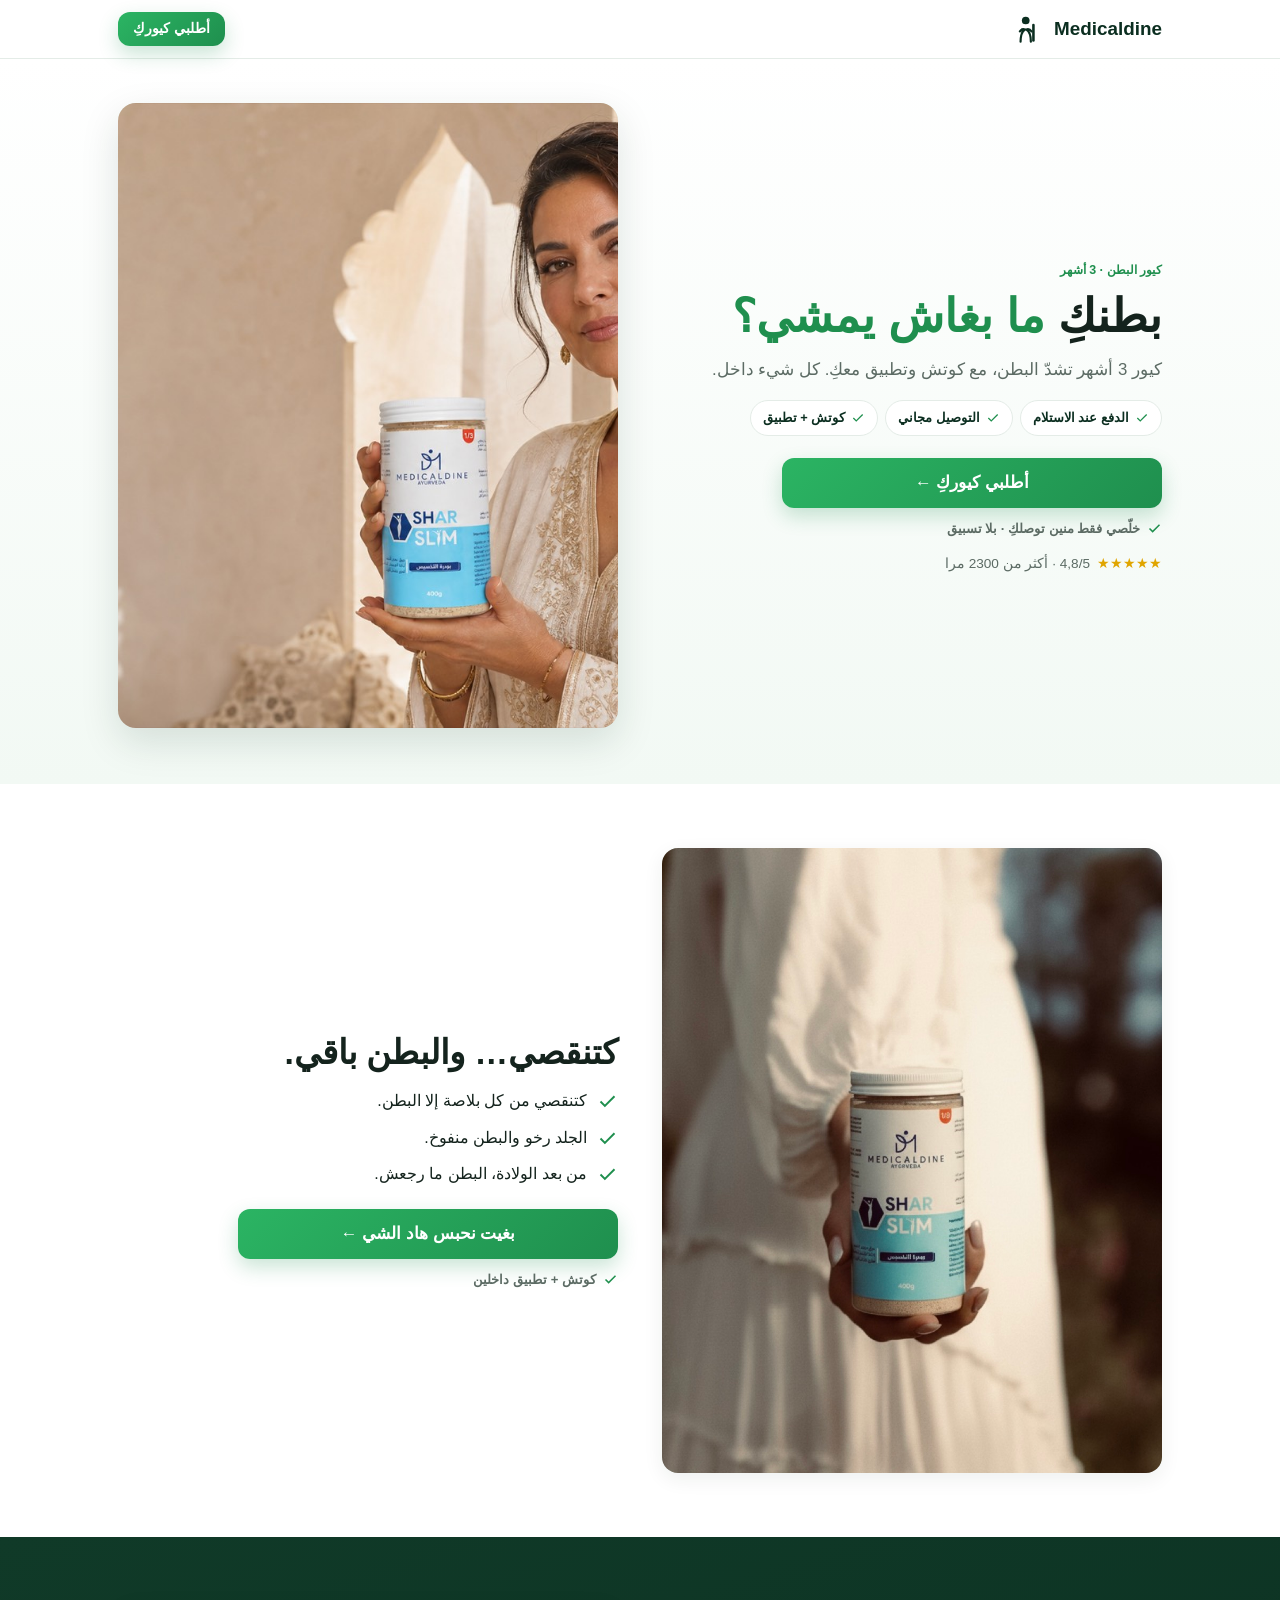
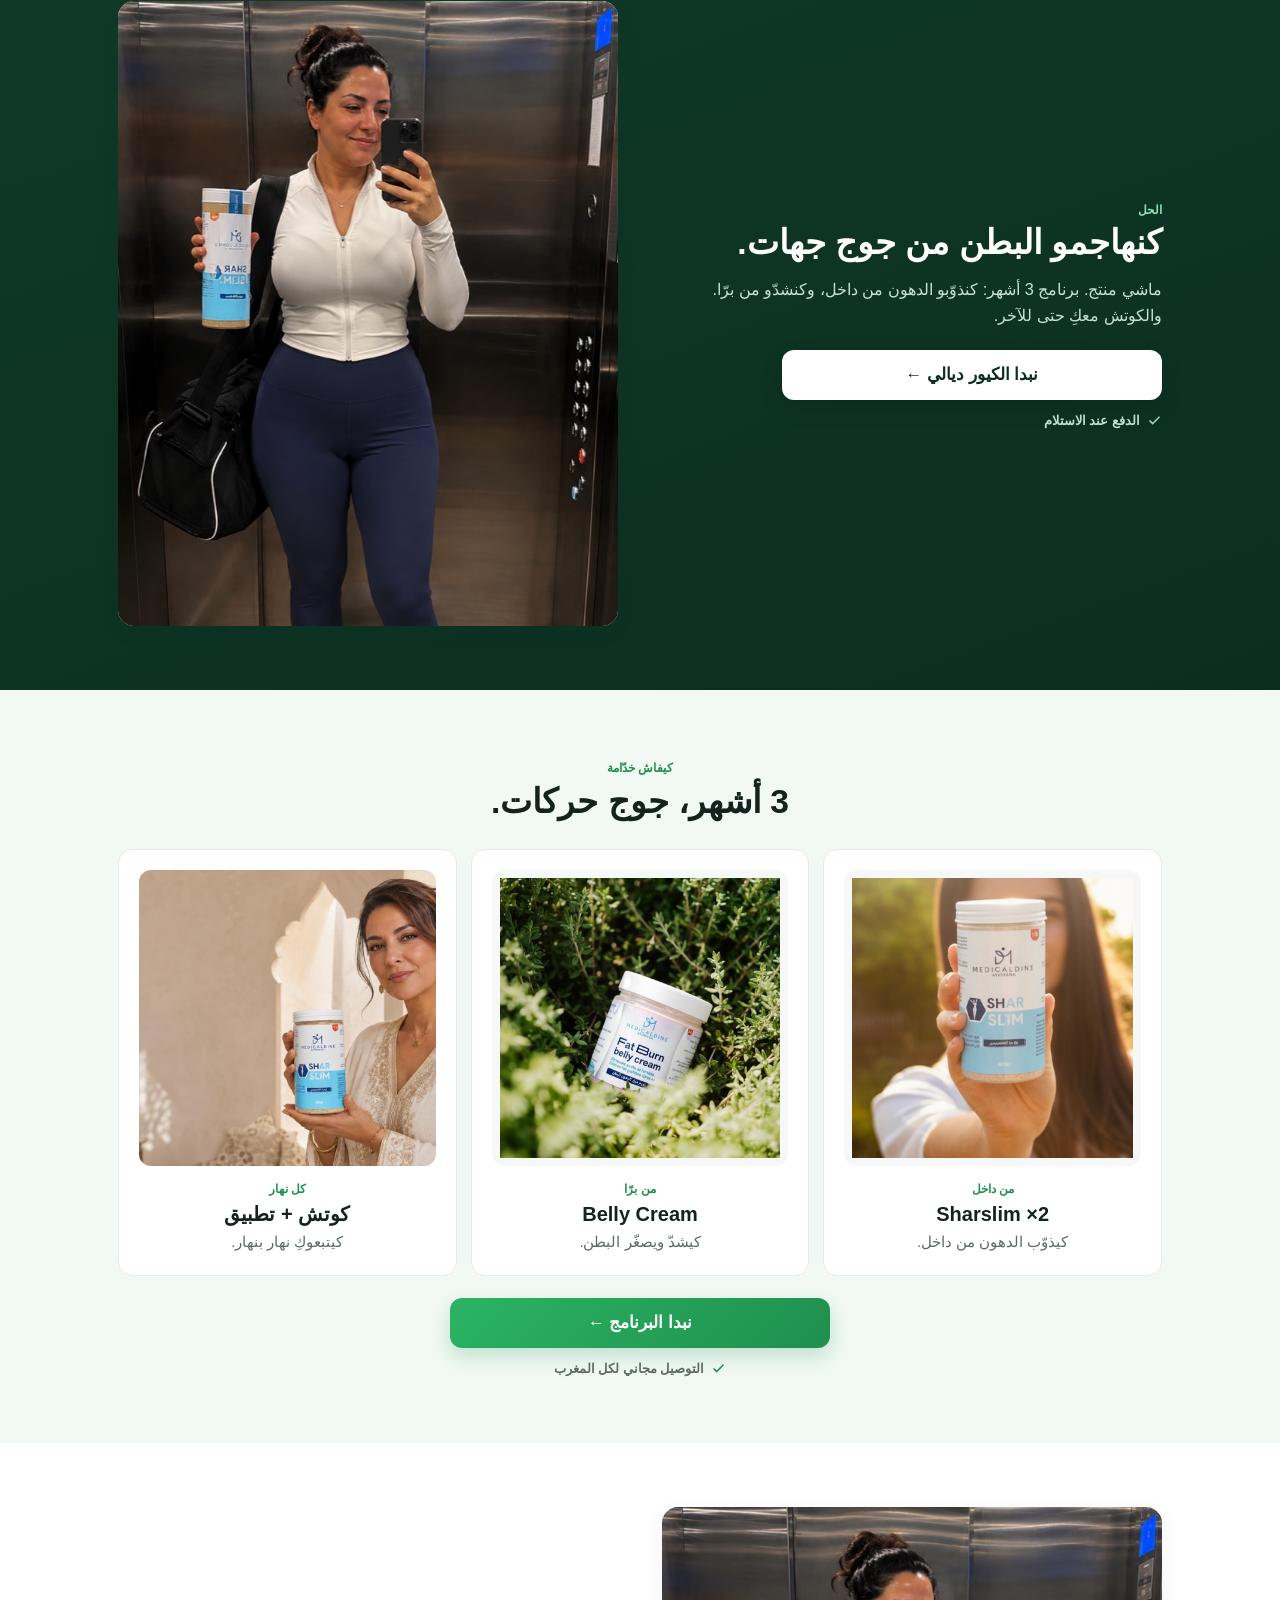
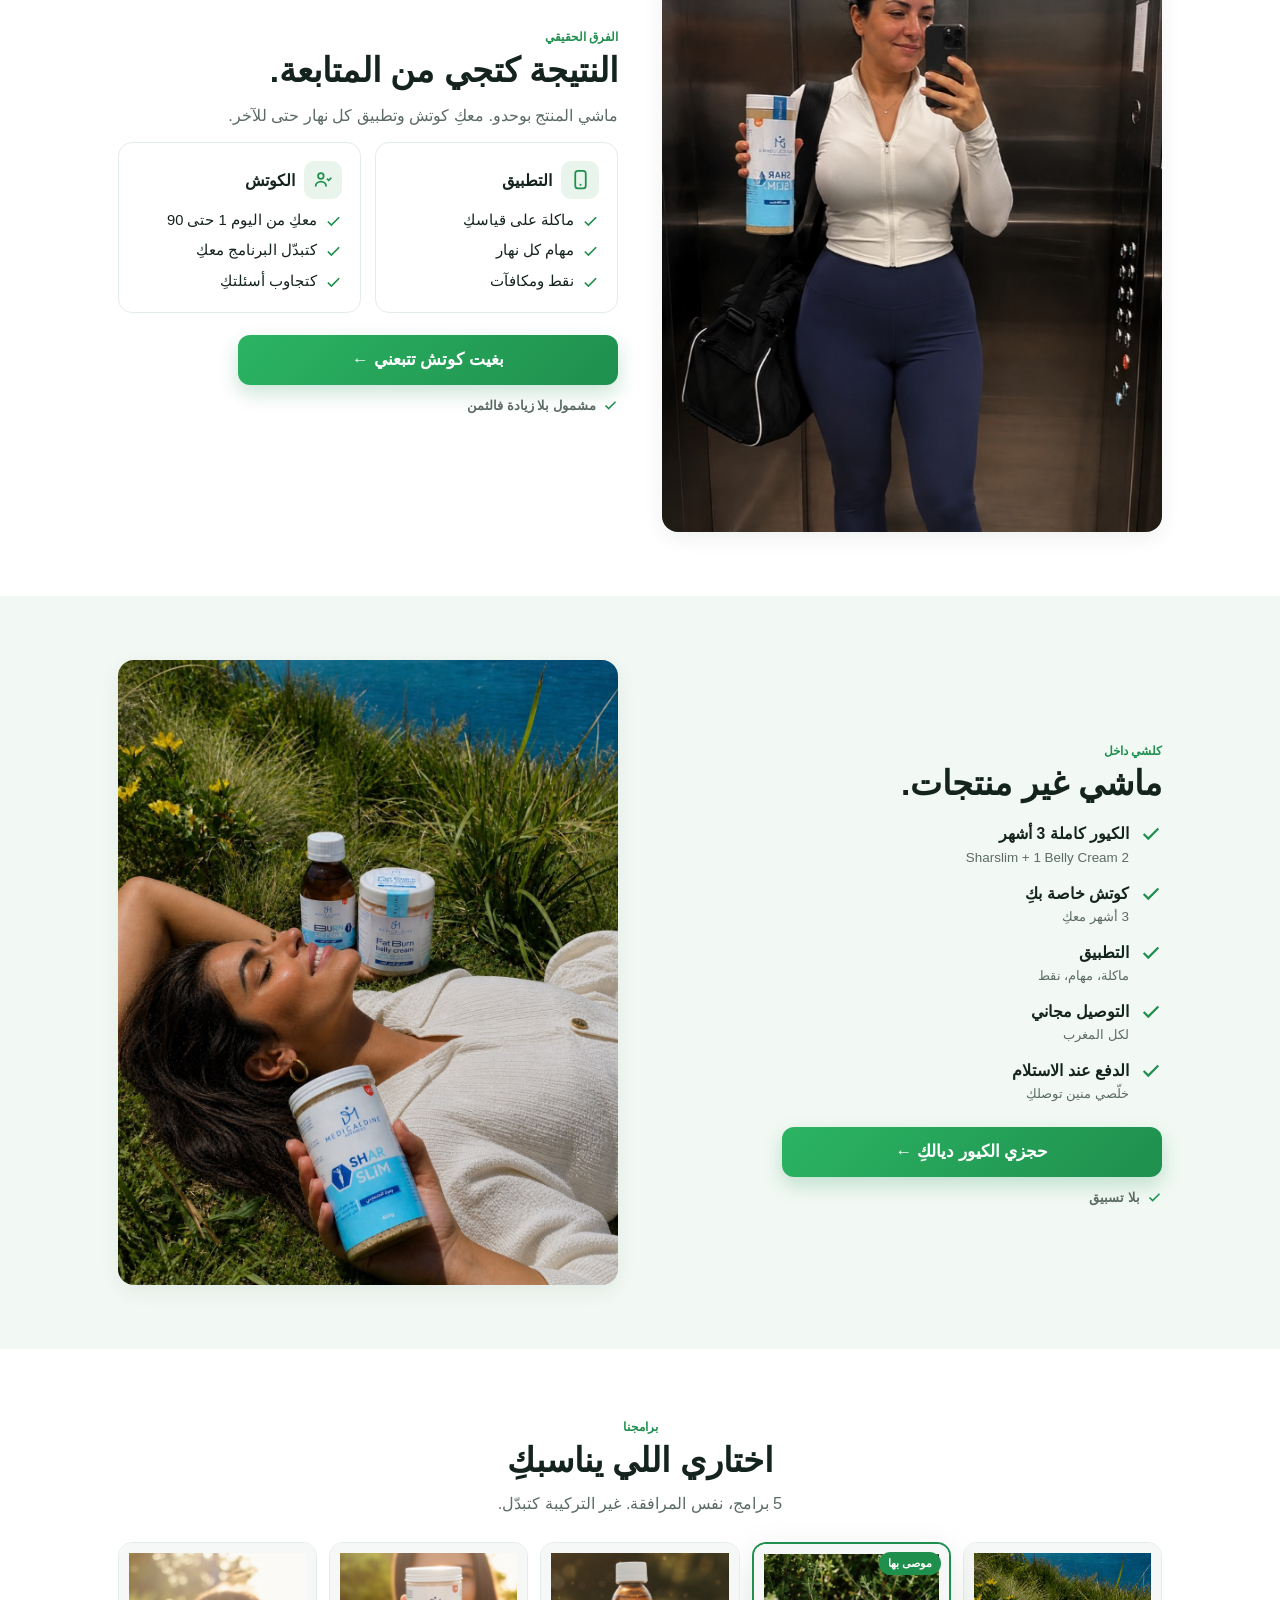
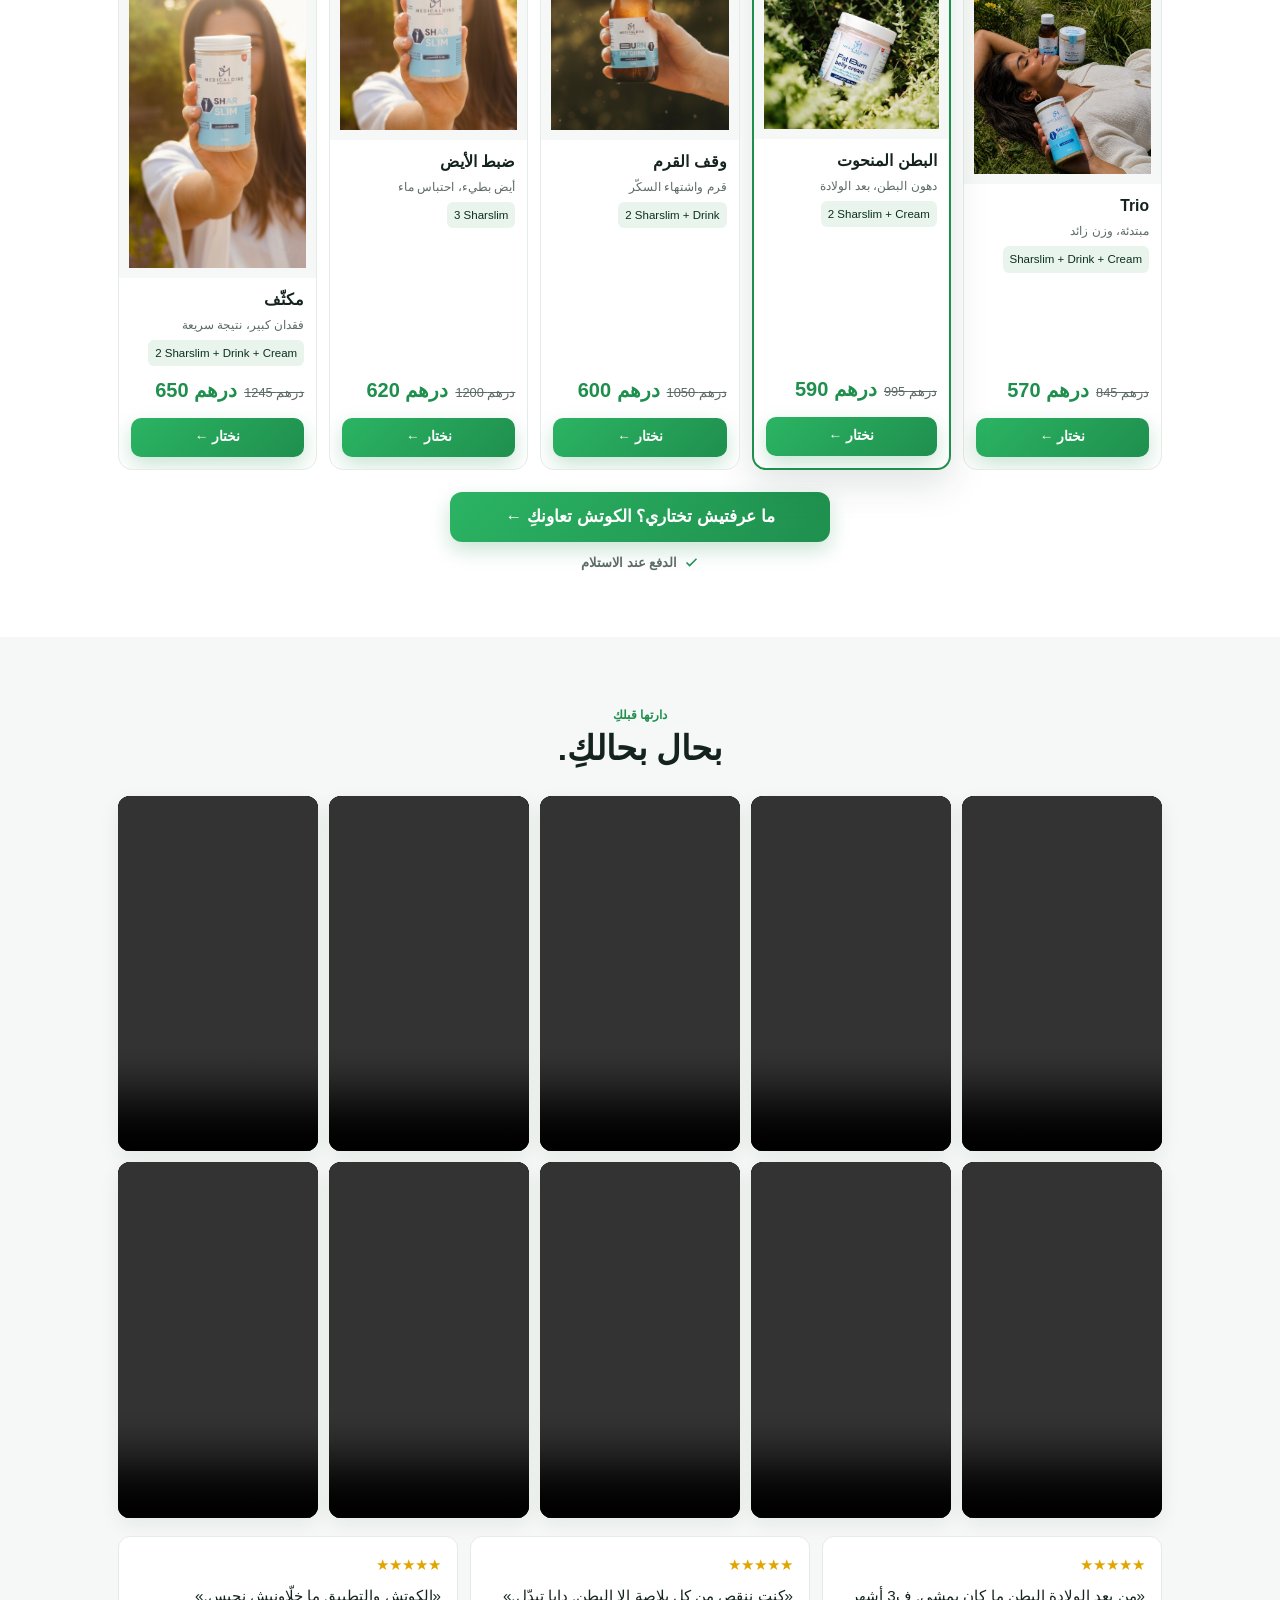
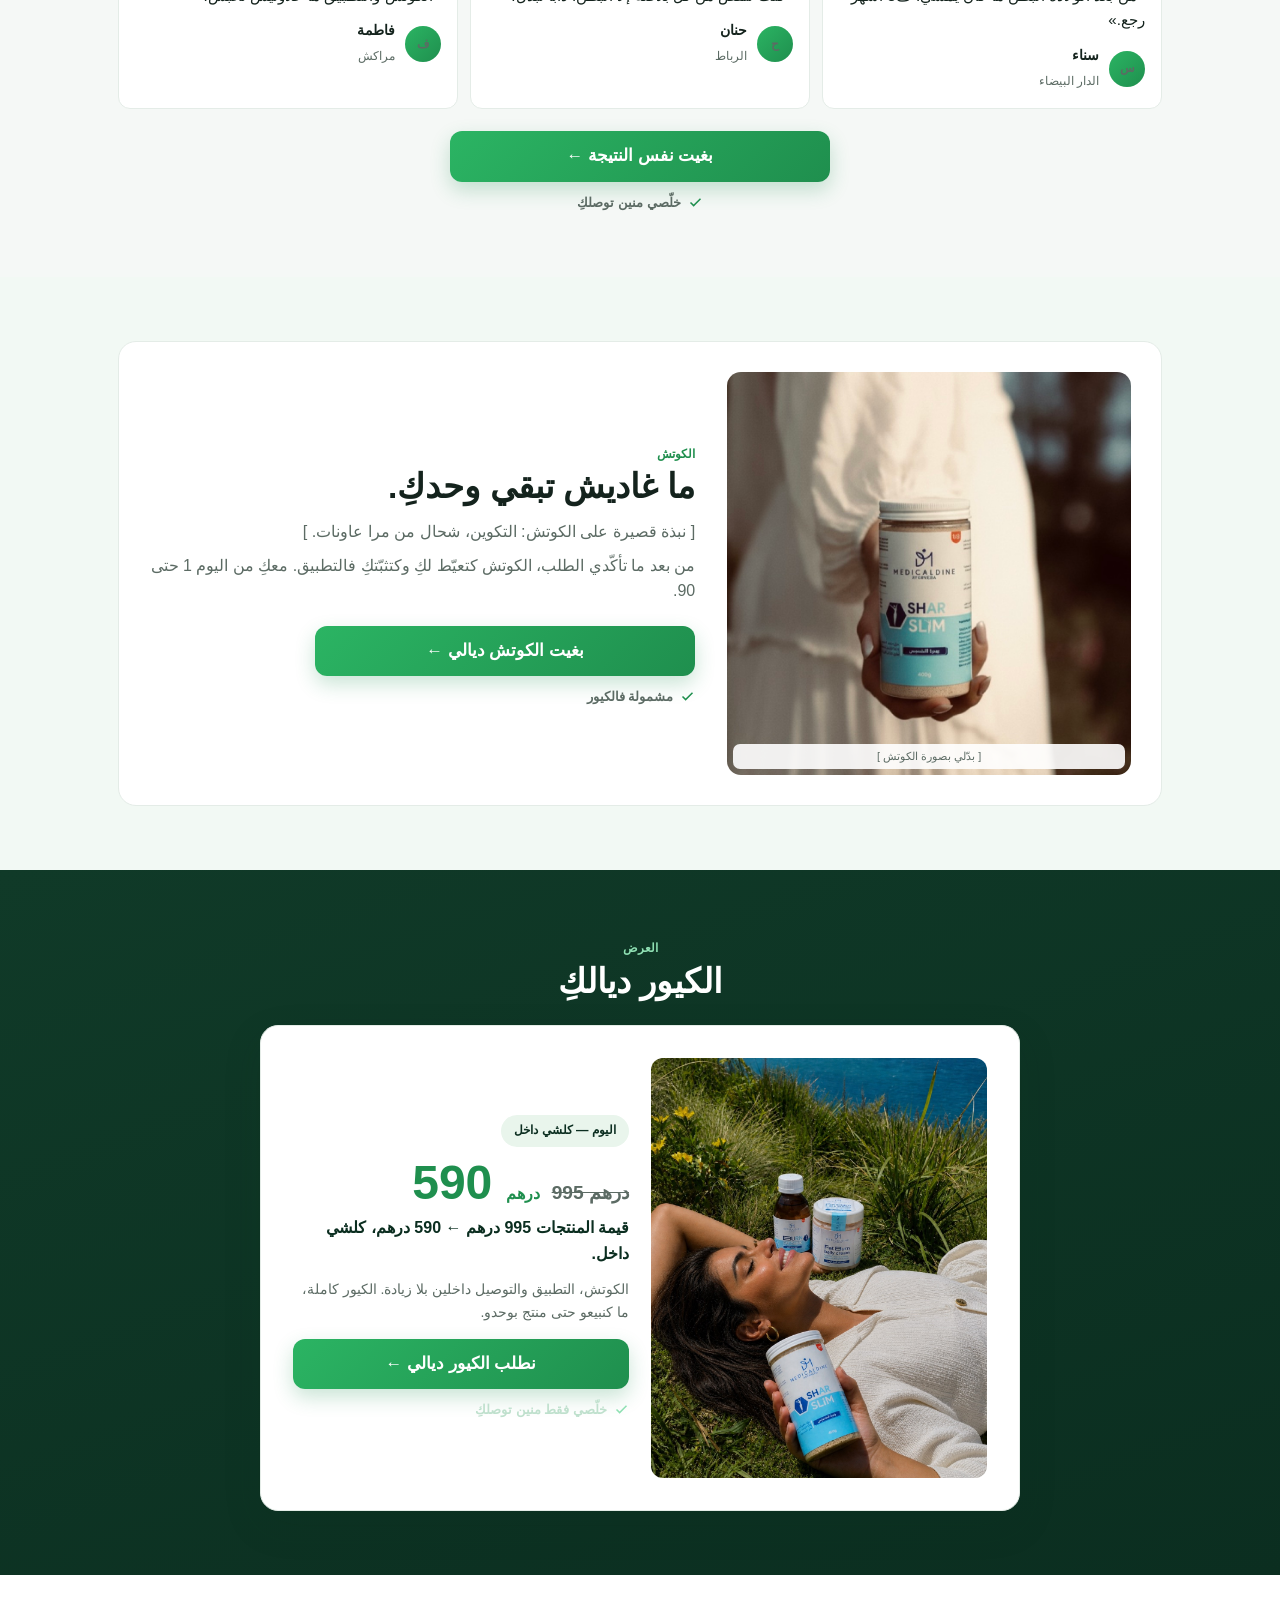
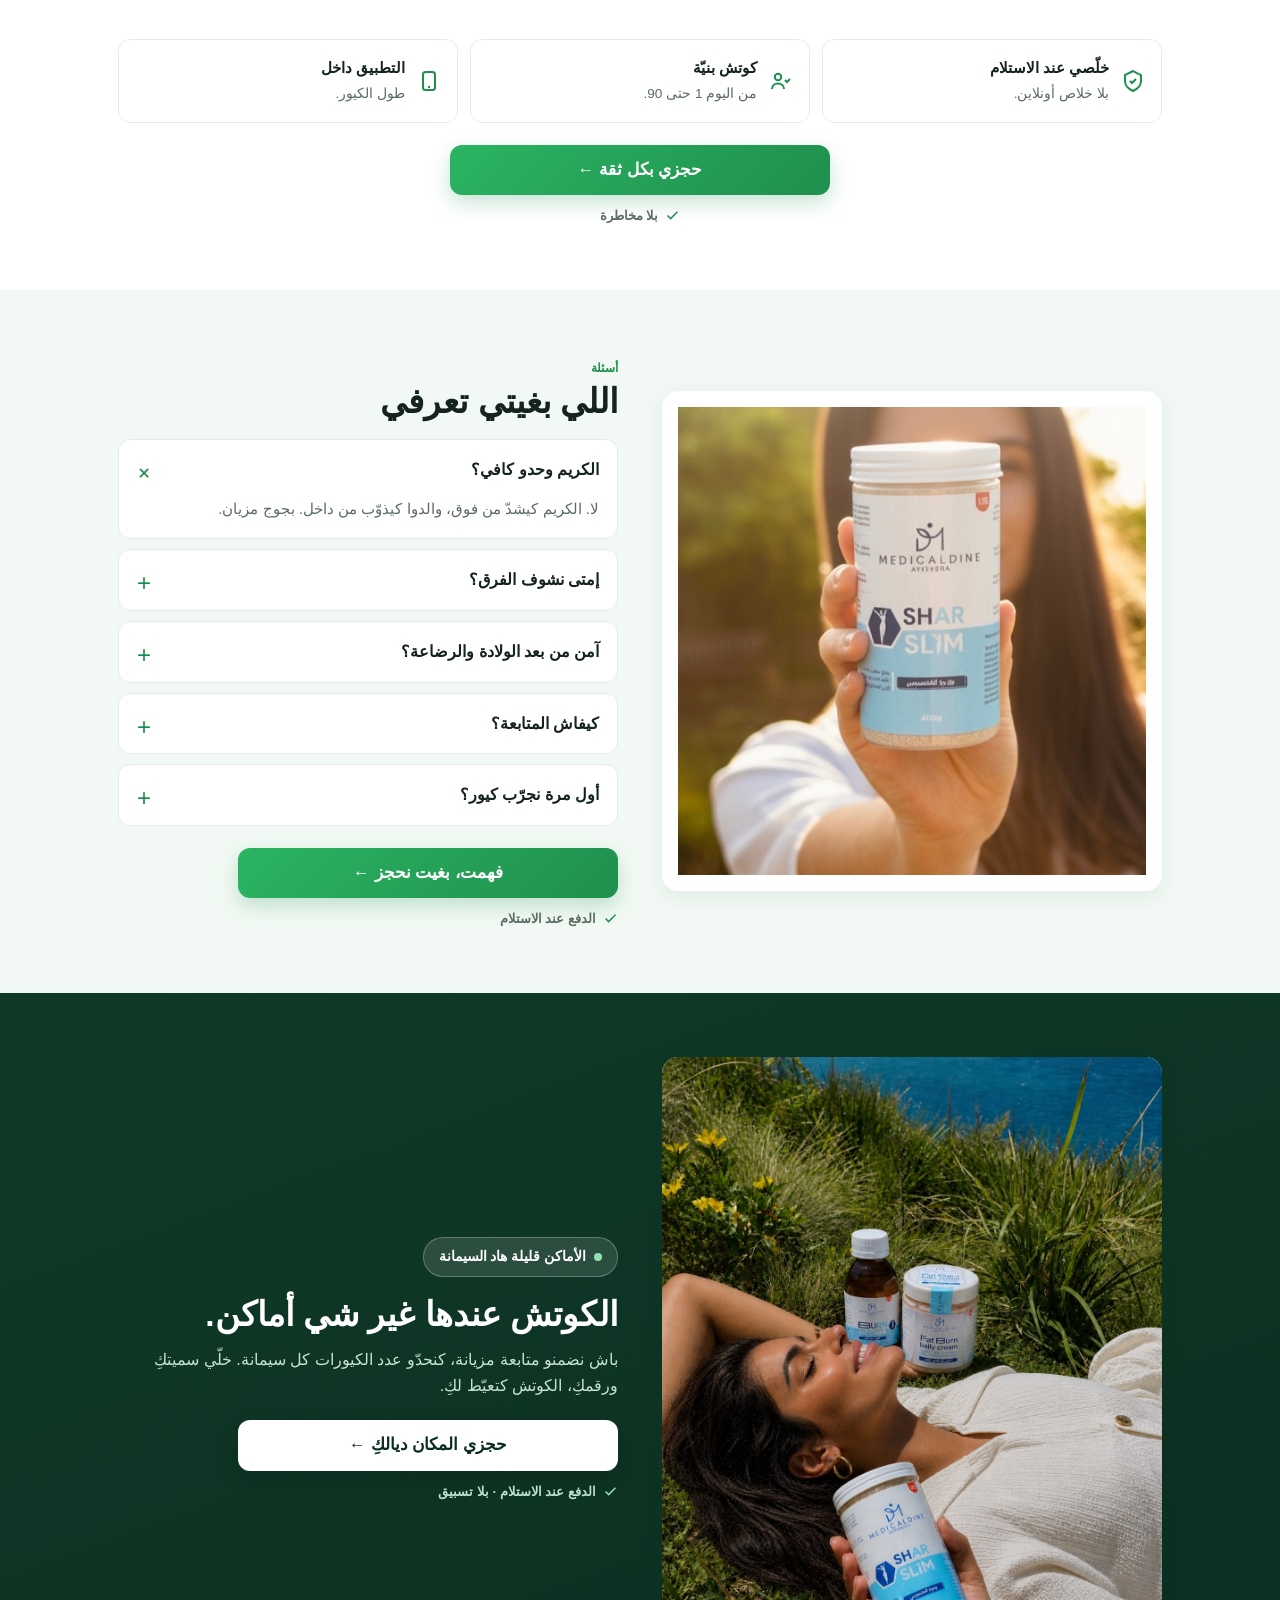
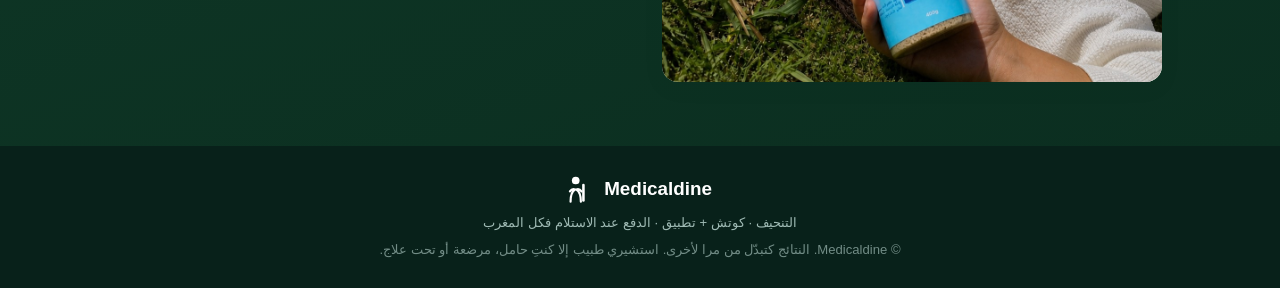
==== commit 0226ab16: "v" ====
--- a/cure-ventre-sculpte.html
+++ b/cure-ventre-sculpte.html
@@ -6,8 +6,25 @@
 <title>كيور البطن — Medicaldine | 3 أشهر · الدفع عند الاستلام</title>
 <meta name="description" content="بطنكِ لا يصغر حتى لو نقص وزنكِ؟ كيور 3 أشهر تشدّ البطن، مع كوتش وتطبيق. الدفع عند الاستلام، التوصيل مجاني.">
 <meta name="theme-color" content="#1f8f4e">
+<!-- Meta Pixel Code -->
+<script>
+!function(f,b,e,v,n,t,s)
+{if(f.fbq)return;n=f.fbq=function(){n.callMethod?
+n.callMethod.apply(n,arguments):n.queue.push(arguments)};
+if(!f._fbq)f._fbq=n;n.push=n;n.loaded=!0;n.version='2.0';
+n.queue=[];t=b.createElement(e);t.async=!0;
+t.src=v;s=b.getElementsByTagName(e)[0];
+s.parentNode.insertBefore(t,s)}(window, document,'script',
+'https://connect.facebook.net/en_US/fbevents.js');
+fbq('init', '1338142448259106');
+fbq('track', 'PageView');
+</script>
+<noscript><img height="1" width="1" style="display:none"
+src="https://www.facebook.com/tr?id=1338142448259106&ev=PageView&noscript=1"
+/></noscript>
+<!-- End Meta Pixel Code -->
 <meta property="og:title" content="كيور البطن — Medicaldine">
-<meta property="og:image" content="https://medicaldine.ma/wp-content/uploads/2025/04/medicaldine-pack2.jpg">
+<meta property="og:image" content="img/pack-nature.jpg">
 <meta property="og:locale" content="ar_MA">
 <link rel="preconnect" href="https://medicaldine.ma">
 <link rel="preconnect" href="https://hercules-cdn.com">
@@ -250,7 +267,7 @@
 <!-- 1 · HERO -->
 <section class="hero" id="top"><div class="wrap">
   <div class="hero-grid">
-    <div class="hero-photo"><img src="https://medicaldine.ma/wp-content/uploads/2025/05/medicaldine8-7.jpg" alt="كيور Medicaldine" width="700" height="700" fetchpriority="high"></div>
+    <div class="hero-photo"><img src="img/femme-riad.jpg" alt="كيور Medicaldine" width="700" height="700" fetchpriority="high"></div>
     <div class="hero-txt">
       <span class="eyebrow">كيور البطن · 3 أشهر</span>
       <h1>بطنكِ <span>ما بغاش يمشي؟</span></h1>
@@ -271,7 +288,7 @@
 
 <!-- 2 · AGITATION -->
 <section class="bg-white"><div class="wrap media">
-  <div class="m-img"><img src="https://medicaldine.ma/wp-content/uploads/2025/05/medicaldine8-15.jpg" alt="" loading="lazy"></div>
+  <div class="m-img"><img src="img/femme-blanc.jpg" alt="" loading="lazy"></div>
   <div>
     <h2>كتنقصي… والبطن باقي.</h2>
     <ul class="check-list">
@@ -288,7 +305,7 @@
 
 <!-- 3 · SOLUTION -->
 <section class="bg-dark"><div class="wrap media rev">
-  <div class="m-img"><img src="https://medicaldine.ma/wp-content/uploads/2025/05/medicaldine8-11.jpg" alt="" loading="lazy"></div>
+  <div class="m-img"><img src="img/sport-selfie.jpg" alt="" loading="lazy"></div>
   <div>
     <span class="eyebrow" style="color:#8fe0b3">الحل</span>
     <h2>كنهاجمو البطن من جوج جهات.</h2>
@@ -305,15 +322,15 @@
   <div class="section-head center"><span class="eyebrow">كيفاش خدّامة</span><h2>3 أشهر، جوج حركات.</h2></div>
   <div class="steps">
     <div class="step">
-      <div class="pic contain"><img src="https://medicaldine.ma/wp-content/uploads/2026/05/medicaldine6-1.png" alt="Shar Slim" loading="lazy"></div>
+      <div class="pic contain"><img src="img/prod-shar.jpg" alt="Shar Slim" loading="lazy"></div>
       <div><span class="tag">من داخل</span><h3>Sharslim ×2</h3><p>كيذوّب الدهون من داخل.</p></div>
     </div>
     <div class="step">
-      <div class="pic contain"><img src="https://medicaldine.ma/wp-content/uploads/2026/05/Untitled-3-e1777773509158.webp" alt="Belly Cream" loading="lazy"></div>
+      <div class="pic contain"><img src="img/prod-cream.jpg" alt="Belly Cream" loading="lazy"></div>
       <div><span class="tag">من برّا</span><h3>Belly Cream</h3><p>كيشدّ ويصغّر البطن.</p></div>
     </div>
     <div class="step">
-      <div class="pic"><img src="https://medicaldine.ma/wp-content/uploads/2025/05/medicaldine8-7.jpg" alt="كوتش + تطبيق" loading="lazy"></div>
+      <div class="pic"><img src="img/femme-riad.jpg" alt="كوتش + تطبيق" loading="lazy"></div>
       <div><span class="tag">كل نهار</span><h3>كوتش + تطبيق</h3><p>كيتبعوكِ نهار بنهار.</p></div>
     </div>
   </div>
@@ -325,7 +342,7 @@
 
 <!-- 5 · SUIVI + APP -->
 <section class="bg-white"><div class="wrap media">
-  <div class="m-img"><img src="https://medicaldine.ma/wp-content/uploads/2025/05/medicaldine8-11.jpg" alt="متابعة" loading="lazy"></div>
+  <div class="m-img"><img src="img/sport-selfie.jpg" alt="متابعة" loading="lazy"></div>
   <div>
     <span class="eyebrow">الفرق الحقيقي</span>
     <h2>النتيجة كتجي من المتابعة.</h2>
@@ -357,7 +374,7 @@
 
 <!-- 6 · INCLUS -->
 <section class="bg-mint"><div class="wrap media rev">
-  <div class="m-img"><img src="https://medicaldine.ma/wp-content/uploads/2025/04/medicaldine-pack2.jpg" alt="Pack Medicaldine" loading="lazy"></div>
+  <div class="m-img"><img src="img/pack-nature.jpg" alt="Pack Medicaldine" loading="lazy"></div>
   <div>
     <span class="eyebrow">كلشي داخل</span>
     <h2>ماشي غير منتجات.</h2>
@@ -380,28 +397,28 @@
   <div class="section-head center maxw"><span class="eyebrow">برامجنا</span><h2>اختاري اللي يناسبكِ</h2><p class="lead" style="margin-top:8px">5 برامج، نفس المرافقة. غير التركيبة كتبدّل.</p></div>
   <div class="offers-grid">
     <div class="ocard">
-      <div class="oimg"><img src="https://medicaldine.ma/wp-content/uploads/2025/04/medicaldine-pack2.jpg" alt="" loading="lazy"></div>
+      <div class="oimg"><img src="img/pack-nature.jpg" alt="" loading="lazy"></div>
       <div class="obody"><h3>Trio</h3><div class="oav">مبتدئة، وزن زائد</div><span class="ocompo">Sharslim + Drink + Cream</span><div class="opr"><span class="old">845 درهم</span><span class="now">570 درهم</span></div></div>
       <button class="btn obtn js-open" data-pack="الباقة الثلاثية Trio — 570 درهم">نختار ←</button>
     </div>
     <div class="ocard reco">
       <span class="reco-badge">موصى بها</span>
-      <div class="oimg"><img src="https://medicaldine.ma/wp-content/uploads/2026/05/Untitled-3-e1777773509158.webp" alt="" loading="lazy"></div>
+      <div class="oimg"><img src="img/prod-cream.jpg" alt="" loading="lazy"></div>
       <div class="obody"><h3>البطن المنحوت</h3><div class="oav">دهون البطن، بعد الولادة</div><span class="ocompo">2 Sharslim + Cream</span><div class="opr"><span class="old">995 درهم</span><span class="now">590 درهم</span></div></div>
       <button class="btn obtn js-open" data-pack="كيور البطن المنحوت — 590 درهم">نختار ←</button>
     </div>
     <div class="ocard">
-      <div class="oimg"><img src="https://medicaldine.ma/wp-content/uploads/2026/05/hh-1.png" alt="Drink" loading="lazy"></div>
+      <div class="oimg"><img src="img/prod-drink.jpg" alt="Drink" loading="lazy"></div>
       <div class="obody"><h3>وقف القرم</h3><div class="oav">قرم واشتهاء السكّر</div><span class="ocompo">2 Sharslim + Drink</span><div class="opr"><span class="old">1050 درهم</span><span class="now">600 درهم</span></div></div>
       <button class="btn obtn js-open" data-pack="كيور وقف القرم — 600 درهم">نختار ←</button>
     </div>
     <div class="ocard">
-      <div class="oimg"><img src="https://medicaldine.ma/wp-content/uploads/2026/05/medicaldine6-1.png" alt="" loading="lazy"></div>
+      <div class="oimg"><img src="img/prod-shar.jpg" alt="" loading="lazy"></div>
       <div class="obody"><h3>ضبط الأيض</h3><div class="oav">أيض بطيء، احتباس ماء</div><span class="ocompo">3 Sharslim</span><div class="opr"><span class="old">1200 درهم</span><span class="now">620 درهم</span></div></div>
       <button class="btn obtn js-open" data-pack="كيور إعادة ضبط الأيض — 620 درهم">نختار ←</button>
     </div>
     <div class="ocard">
-      <div class="oimg"><img src="https://medicaldine.ma/wp-content/uploads/2026/05/PHOTO-5-scaled.webp" alt="" loading="lazy"></div>
+      <div class="oimg"><img src="img/femme-soleil.jpg" alt="" loading="lazy"></div>
       <div class="obody"><h3>مكثّف</h3><div class="oav">فقدان كبير، نتيجة سريعة</div><span class="ocompo">2 Sharslim + Drink + Cream</span><div class="opr"><span class="old">1245 درهم</span><span class="now">650 درهم</span></div></div>
       <button class="btn obtn js-open" data-pack="التحوّل المكثّف — 650 درهم">نختار ←</button>
     </div>
@@ -440,7 +457,7 @@
 
 <!-- 9 · COACH -->
 <section class="bg-mint" id="coach"><div class="wrap"><div class="coach">
-  <div class="coach-photo"><img src="https://medicaldine.ma/wp-content/uploads/2025/05/medicaldine8-15.jpg" alt="كوتش" loading="lazy"><div class="cap">[ بدّلي بصورة الكوتش ]</div></div>
+  <div class="coach-photo"><img src="img/femme-blanc.jpg" alt="كوتش" loading="lazy"><div class="cap">[ بدّلي بصورة الكوتش ]</div></div>
   <div>
     <span class="eyebrow">الكوتش</span>
     <h2>ما غاديش تبقي وحدكِ.</h2>
@@ -457,7 +474,7 @@
 <section class="bg-dark" id="offre"><div class="wrap">
   <div class="section-head center" style="margin-bottom:22px"><span class="eyebrow" style="color:#8fe0b3">العرض</span><h2>الكيور ديالكِ</h2></div>
   <div class="offer">
-    <div class="oimg2"><img src="https://medicaldine.ma/wp-content/uploads/2025/04/medicaldine-pack2.jpg" alt="Pack" loading="lazy"></div>
+    <div class="oimg2"><img src="img/pack-nature.jpg" alt="Pack" loading="lazy"></div>
     <div>
       <span class="save-pill">اليوم — كلشي داخل</span>
       <div class="price-row"><span class="price-old">995 درهم</span><span class="price-now">590 <small>درهم</small></span></div>
@@ -486,7 +503,7 @@
 
 <!-- 12 · FAQ -->
 <section class="bg-mint" id="faq"><div class="wrap media">
-  <div class="m-img"><img src="https://medicaldine.ma/wp-content/uploads/2026/05/medicaldine6-1.png" alt="Shar Slim" loading="lazy" style="aspect-ratio:1/1;object-fit:contain;background:#fff;padding:16px"></div>
+  <div class="m-img"><img src="img/prod-shar.jpg" alt="Shar Slim" loading="lazy" style="aspect-ratio:1/1;object-fit:contain;background:#fff;padding:16px"></div>
   <div>
     <div class="section-head" style="margin-bottom:16px"><span class="eyebrow">أسئلة</span><h2>اللي بغيتي تعرفي</h2></div>
     <div class="faq">
@@ -505,7 +522,7 @@
 
 <!-- 13 · CTA FINAL -->
 <section class="bg-dark" id="reserver"><div class="wrap media">
-  <div class="m-img"><img src="https://medicaldine.ma/wp-content/uploads/2025/04/medicaldine-pack2.jpg" alt="Pack" loading="lazy"></div>
+  <div class="m-img"><img src="img/pack-nature.jpg" alt="Pack" loading="lazy"></div>
   <div>
     <div class="urgency"><span class="pulse"></span> الأماكن قليلة هاد السيمانة</div>
     <h2>الكوتش عندها غير شي أماكن.</h2>
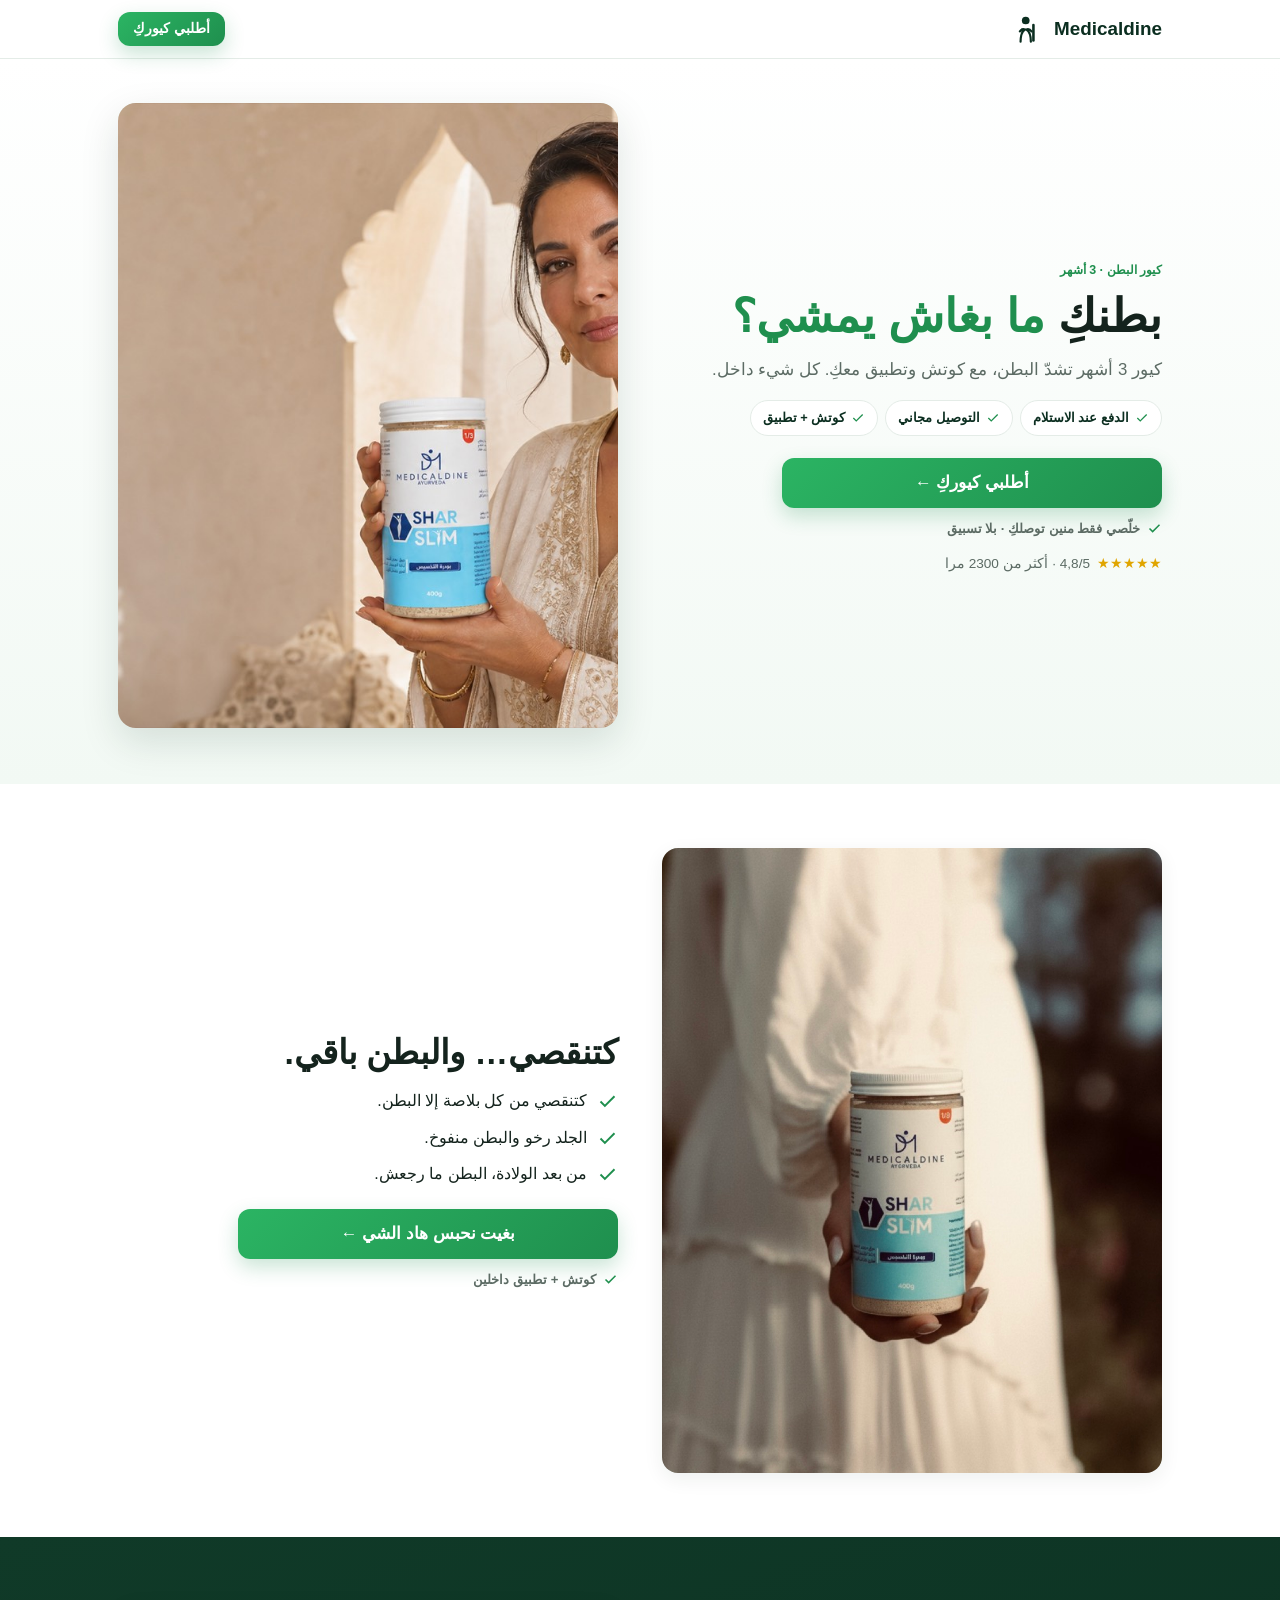
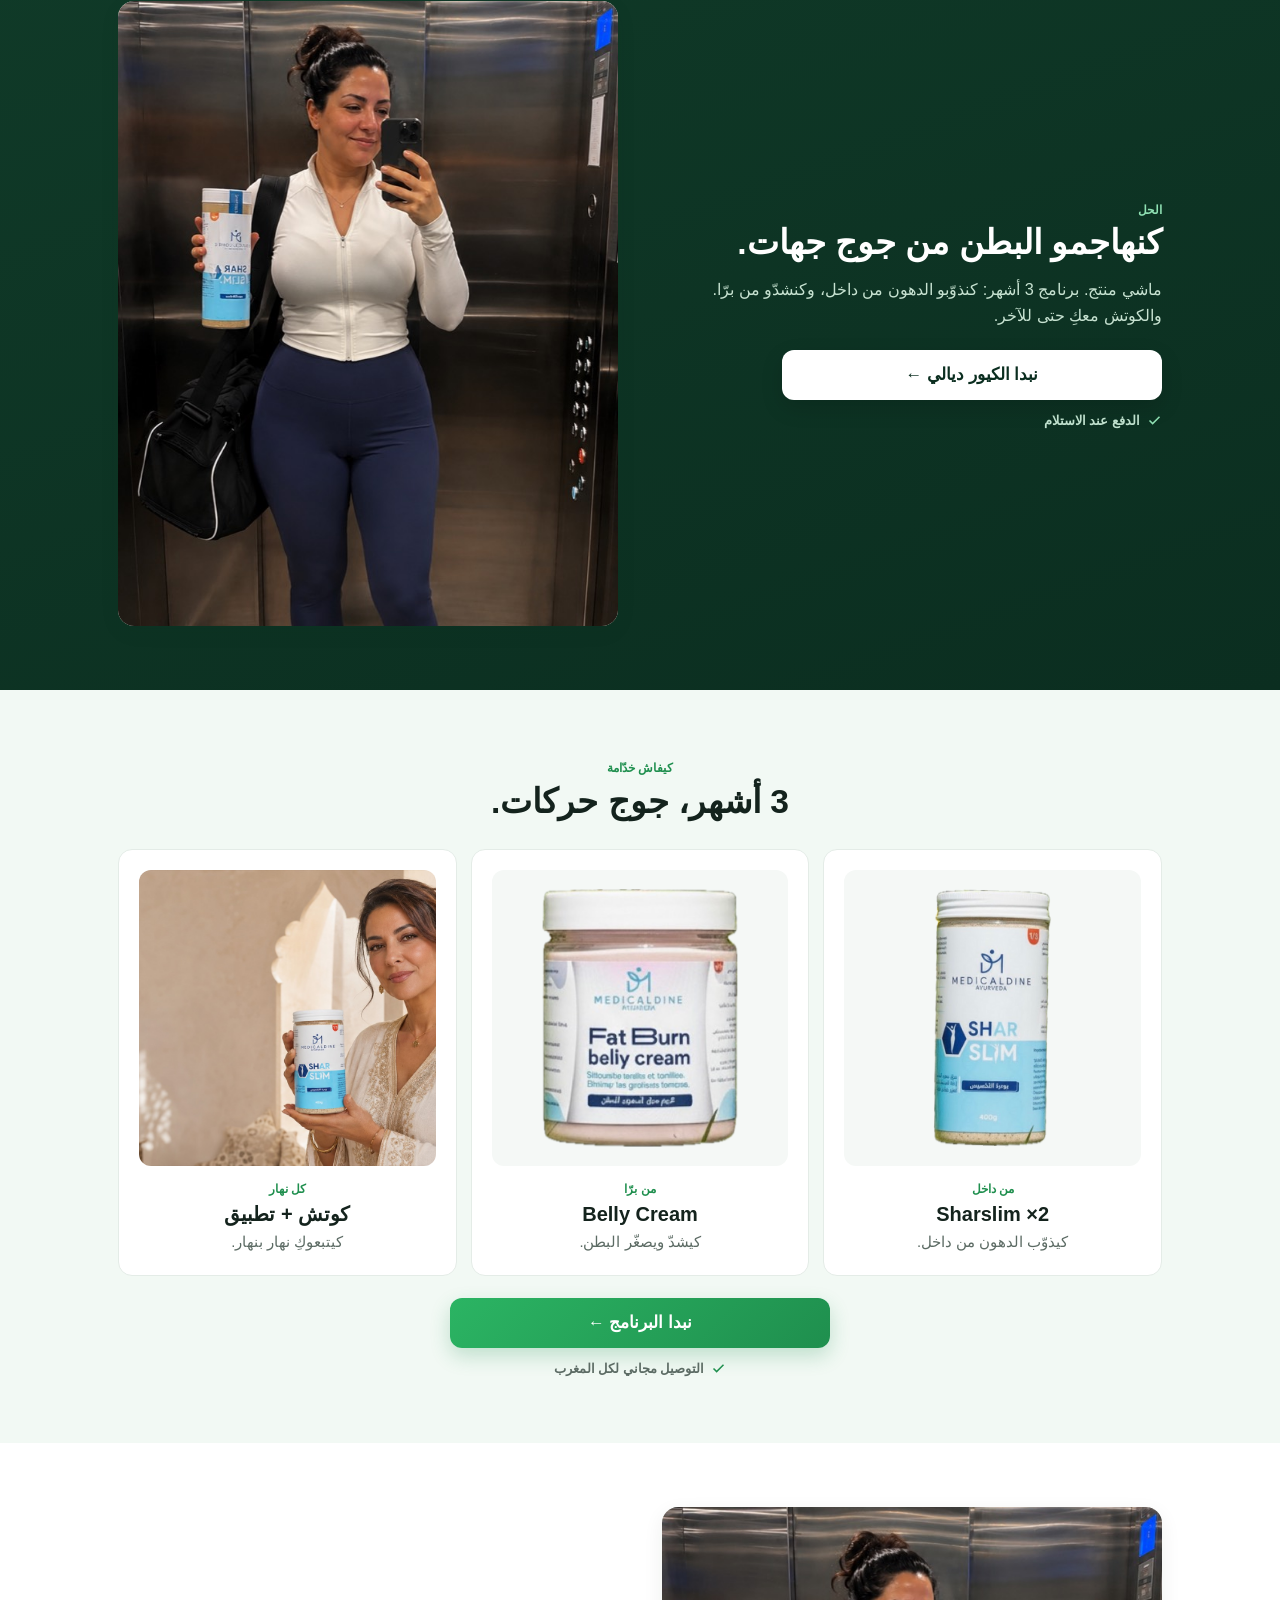
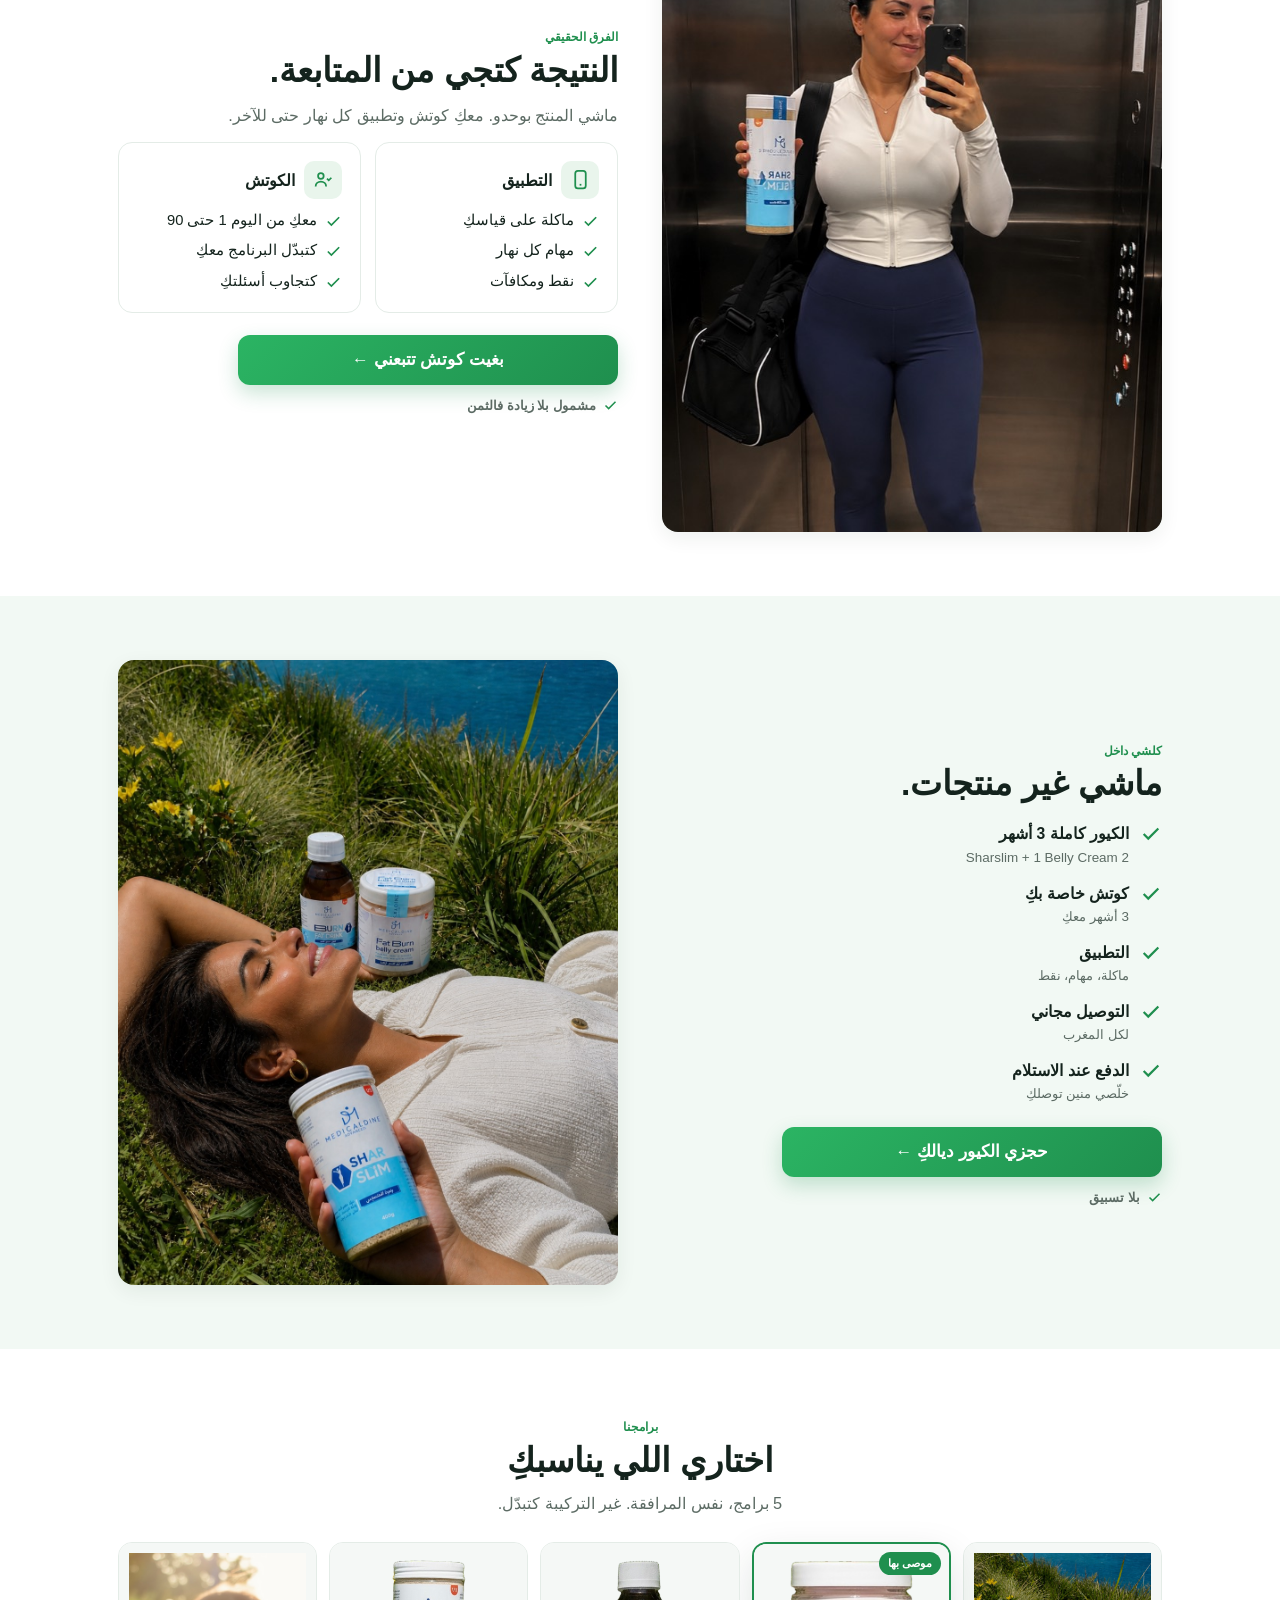
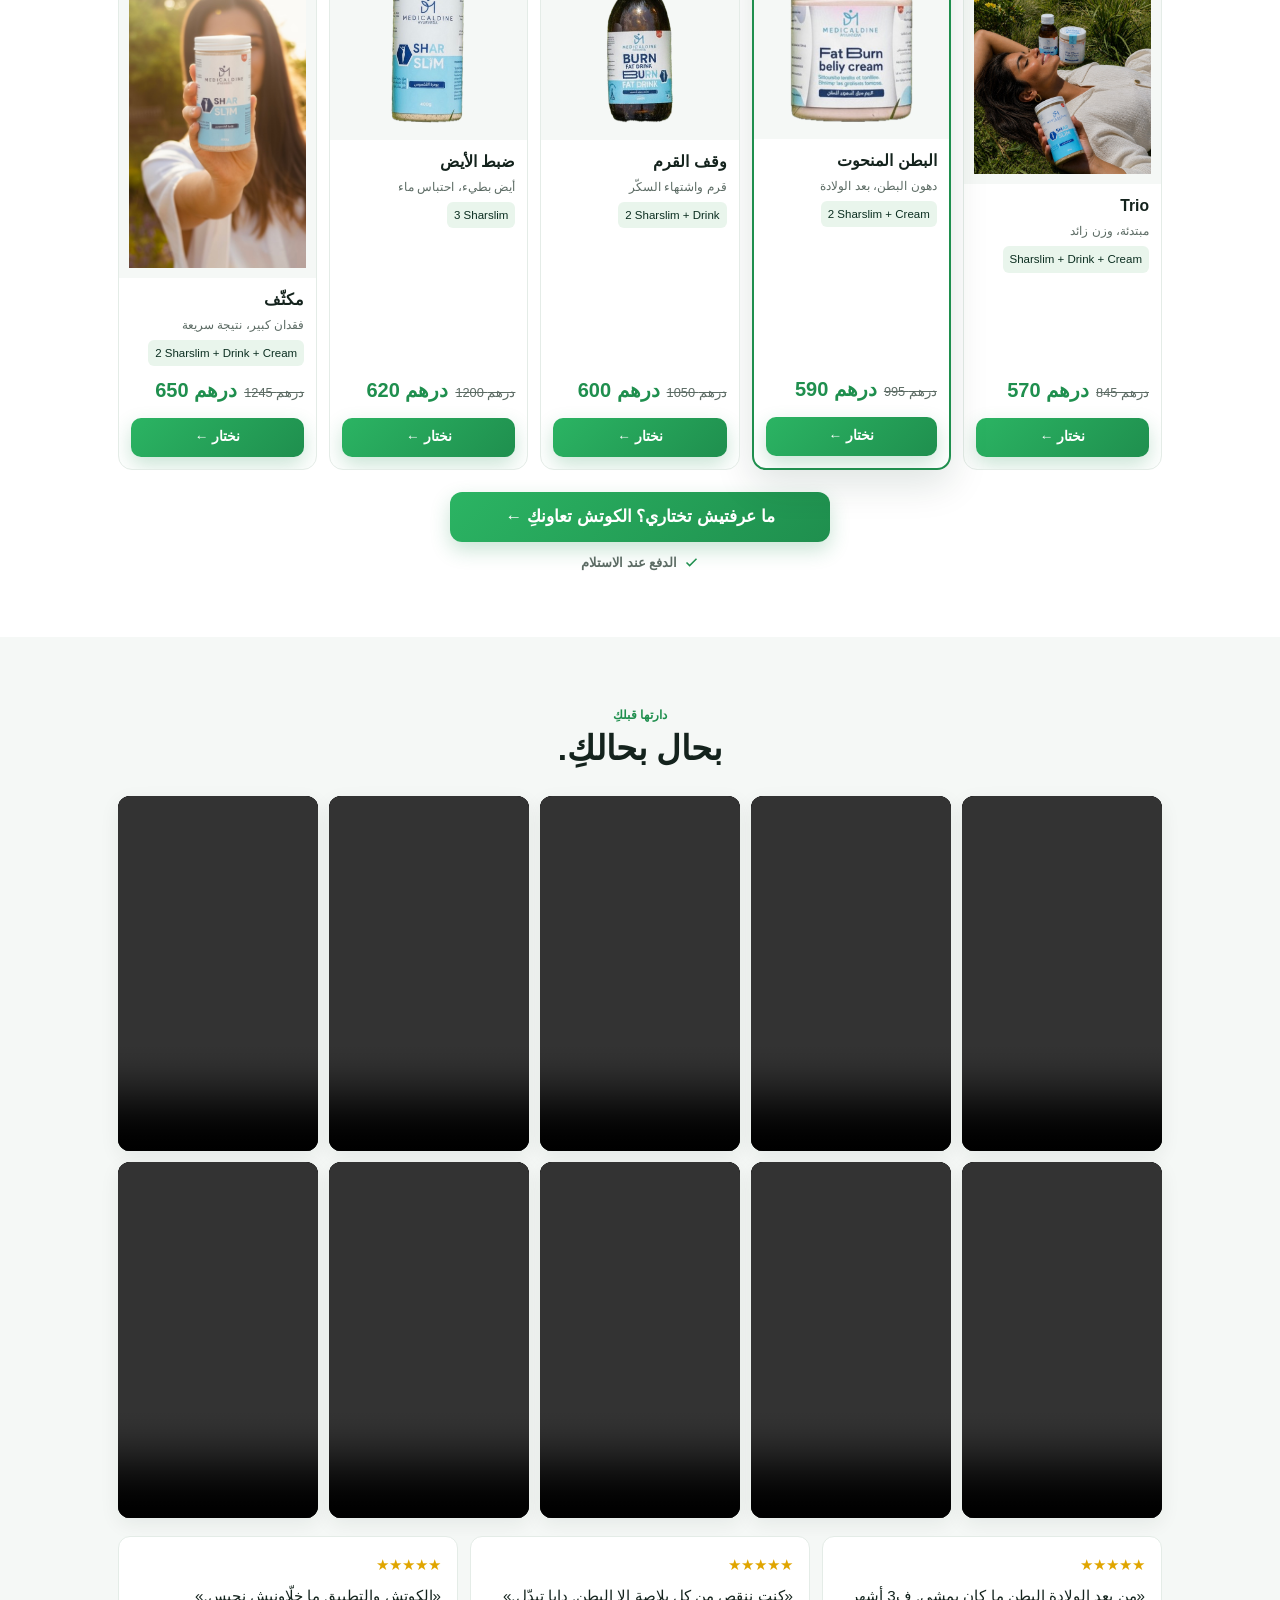
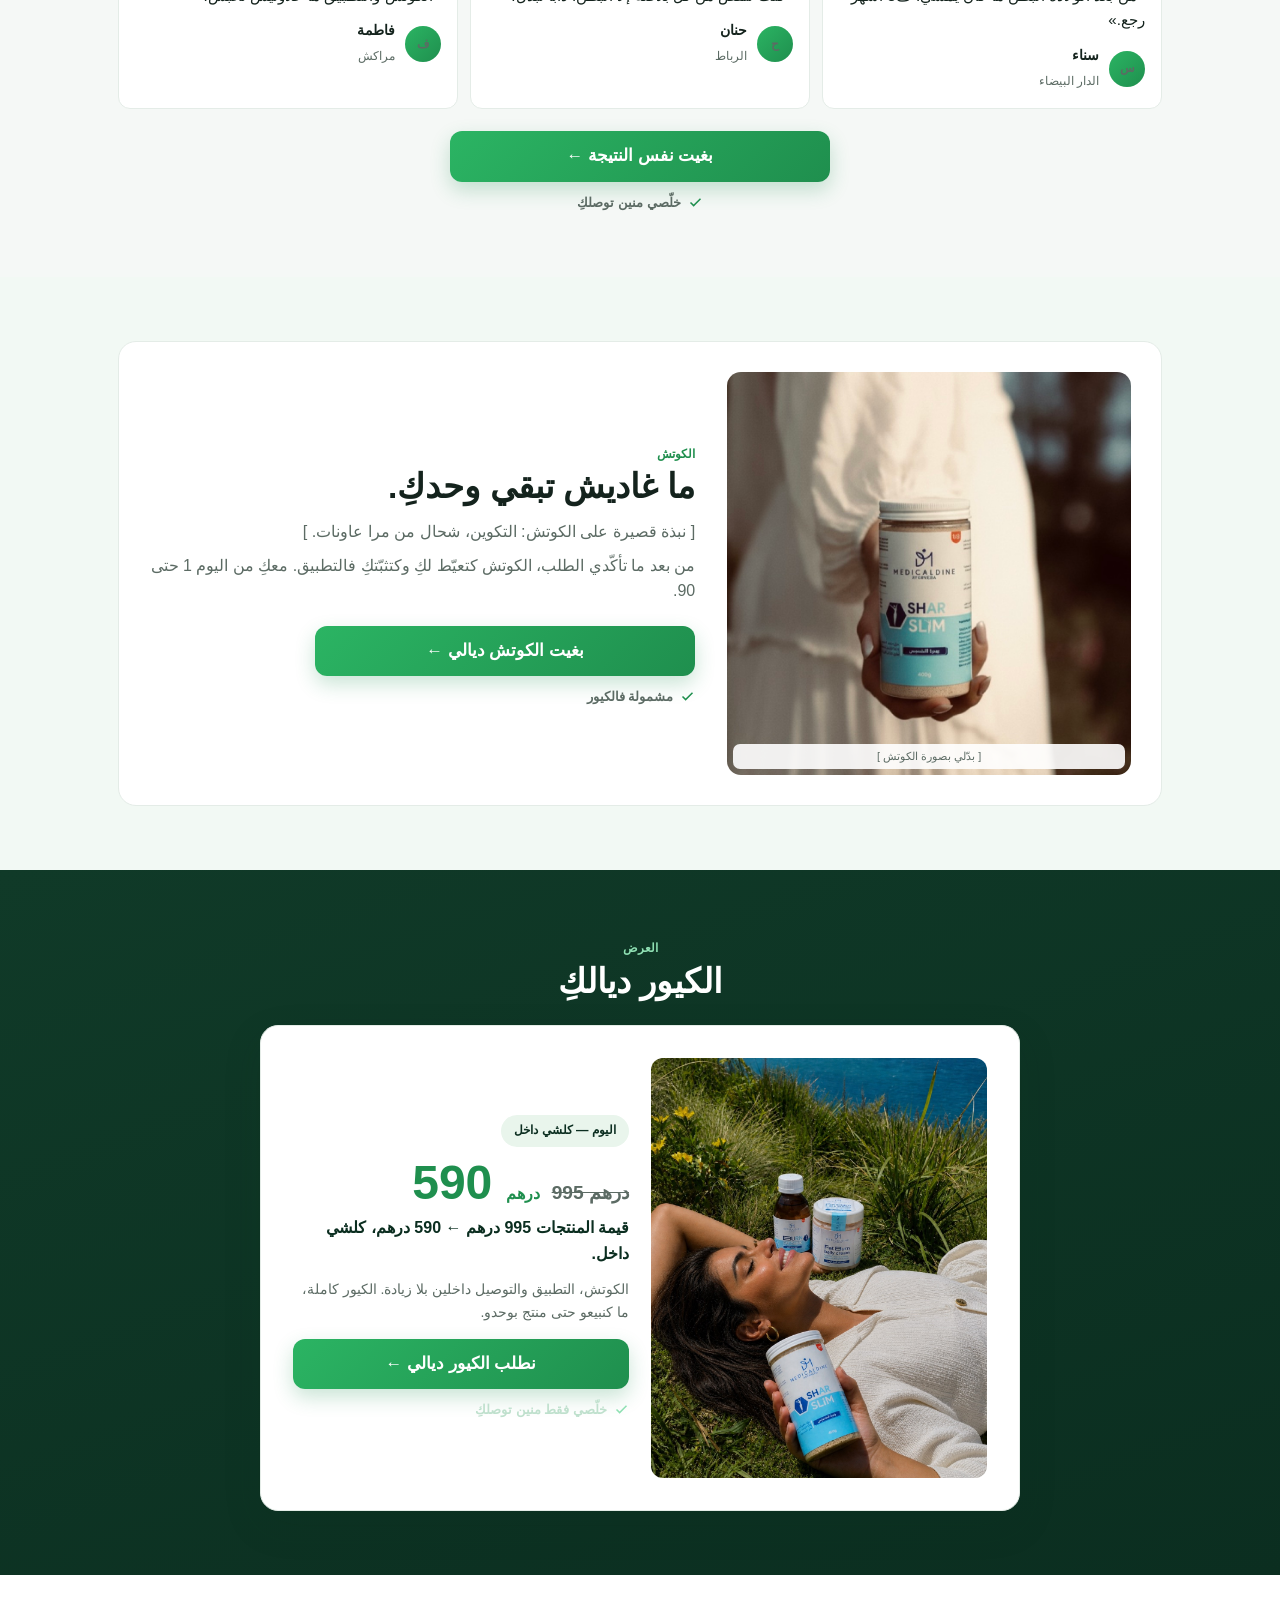
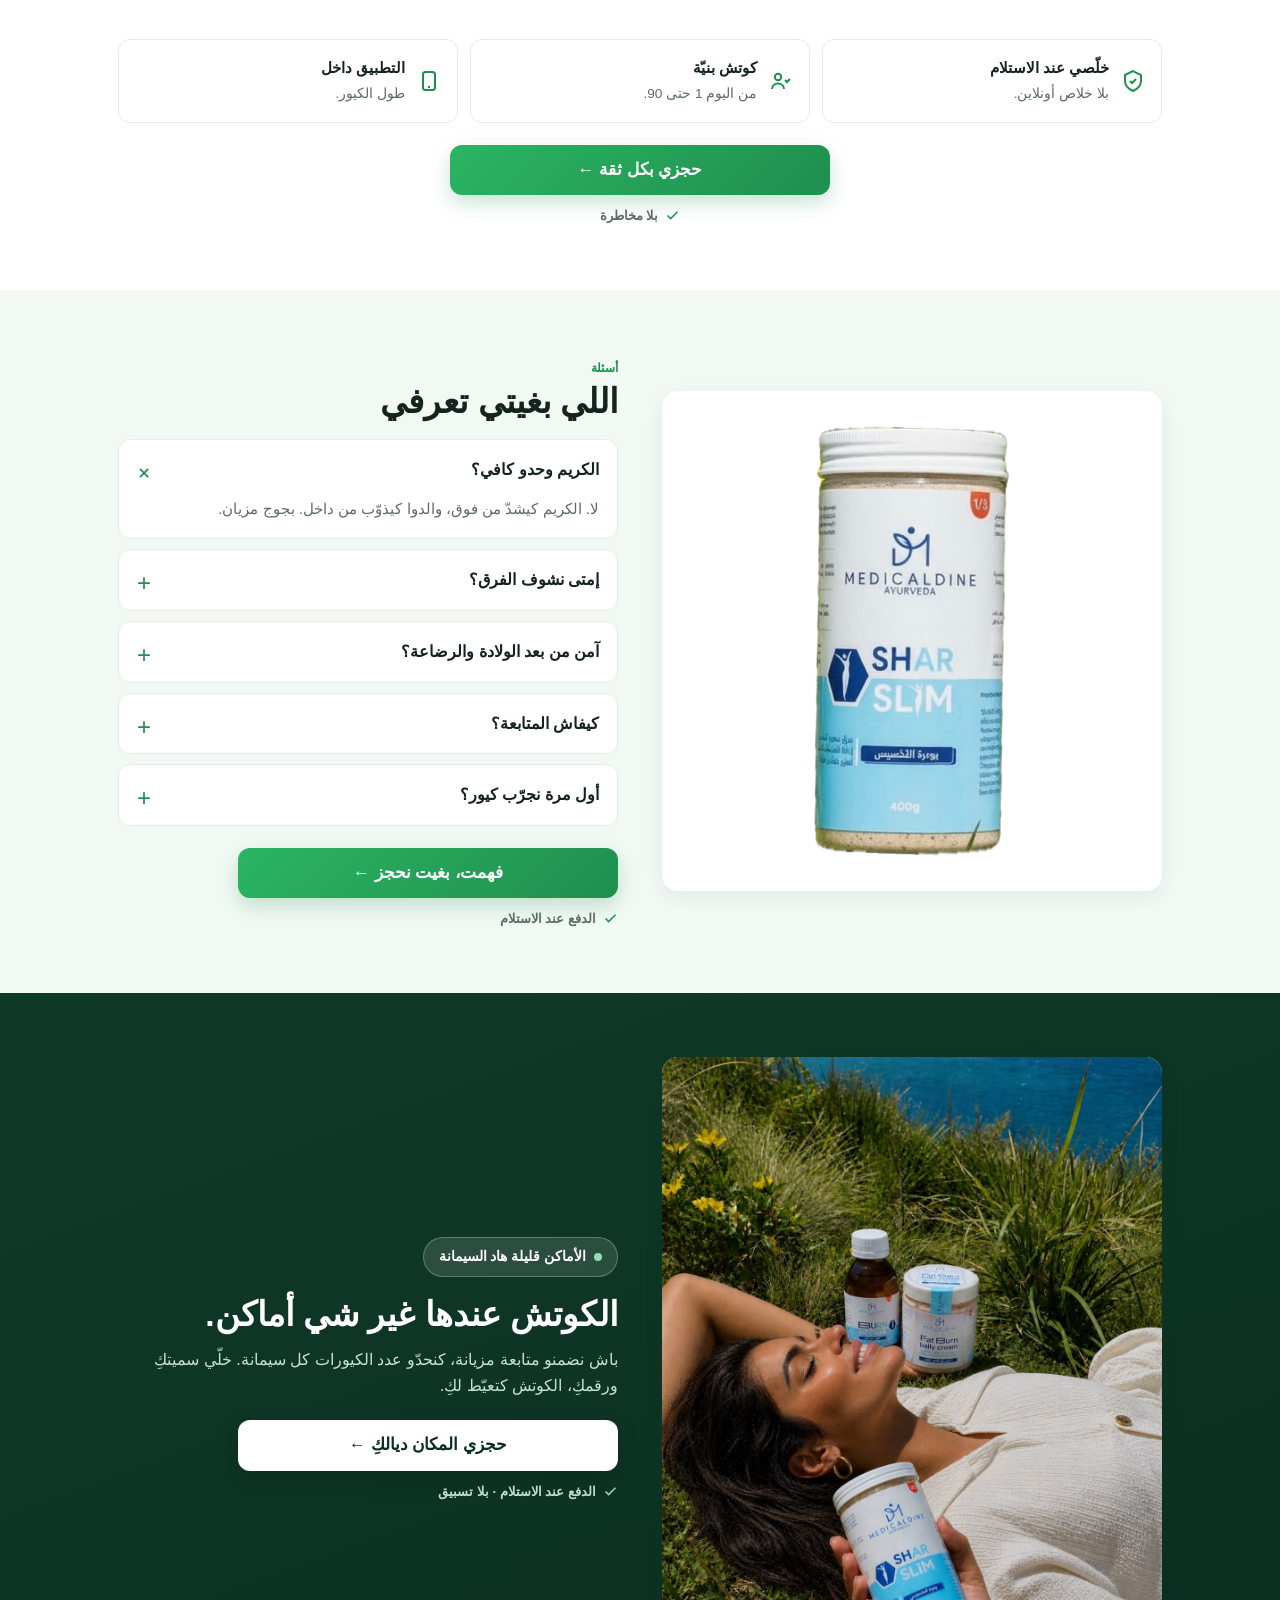
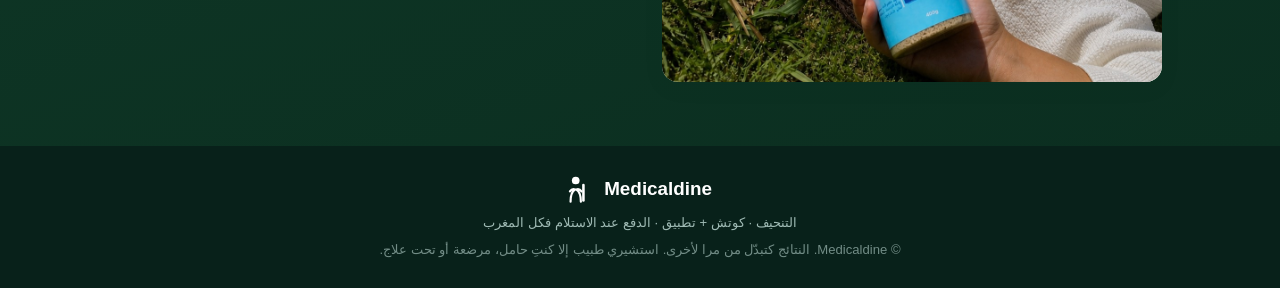
==== commit cb4a212d: ";n" ====
--- a/cure-ventre-sculpte.html
+++ b/cure-ventre-sculpte.html
@@ -322,11 +322,11 @@
   <div class="section-head center"><span class="eyebrow">كيفاش خدّامة</span><h2>3 أشهر، جوج حركات.</h2></div>
   <div class="steps">
     <div class="step">
-      <div class="pic contain"><img src="img/prod-shar.jpg" alt="Shar Slim" loading="lazy"></div>
+      <div class="pic contain"><img src="img/prod-shar.png" alt="Shar Slim" loading="lazy"></div>
       <div><span class="tag">من داخل</span><h3>Sharslim ×2</h3><p>كيذوّب الدهون من داخل.</p></div>
     </div>
     <div class="step">
-      <div class="pic contain"><img src="img/prod-cream.jpg" alt="Belly Cream" loading="lazy"></div>
+      <div class="pic contain"><img src="img/prod-cream.png" alt="Belly Cream" loading="lazy"></div>
       <div><span class="tag">من برّا</span><h3>Belly Cream</h3><p>كيشدّ ويصغّر البطن.</p></div>
     </div>
     <div class="step">
@@ -403,17 +403,17 @@
     </div>
     <div class="ocard reco">
       <span class="reco-badge">موصى بها</span>
-      <div class="oimg"><img src="img/prod-cream.jpg" alt="" loading="lazy"></div>
+      <div class="oimg"><img src="img/prod-cream.png" alt="" loading="lazy"></div>
       <div class="obody"><h3>البطن المنحوت</h3><div class="oav">دهون البطن، بعد الولادة</div><span class="ocompo">2 Sharslim + Cream</span><div class="opr"><span class="old">995 درهم</span><span class="now">590 درهم</span></div></div>
       <button class="btn obtn js-open" data-pack="كيور البطن المنحوت — 590 درهم">نختار ←</button>
     </div>
     <div class="ocard">
-      <div class="oimg"><img src="img/prod-drink.jpg" alt="Drink" loading="lazy"></div>
+      <div class="oimg"><img src="img/prod-drink.png" alt="Drink" loading="lazy"></div>
       <div class="obody"><h3>وقف القرم</h3><div class="oav">قرم واشتهاء السكّر</div><span class="ocompo">2 Sharslim + Drink</span><div class="opr"><span class="old">1050 درهم</span><span class="now">600 درهم</span></div></div>
       <button class="btn obtn js-open" data-pack="كيور وقف القرم — 600 درهم">نختار ←</button>
     </div>
     <div class="ocard">
-      <div class="oimg"><img src="img/prod-shar.jpg" alt="" loading="lazy"></div>
+      <div class="oimg"><img src="img/prod-shar.png" alt="" loading="lazy"></div>
       <div class="obody"><h3>ضبط الأيض</h3><div class="oav">أيض بطيء، احتباس ماء</div><span class="ocompo">3 Sharslim</span><div class="opr"><span class="old">1200 درهم</span><span class="now">620 درهم</span></div></div>
       <button class="btn obtn js-open" data-pack="كيور إعادة ضبط الأيض — 620 درهم">نختار ←</button>
     </div>
@@ -503,7 +503,7 @@
 
 <!-- 12 · FAQ -->
 <section class="bg-mint" id="faq"><div class="wrap media">
-  <div class="m-img"><img src="img/prod-shar.jpg" alt="Shar Slim" loading="lazy" style="aspect-ratio:1/1;object-fit:contain;background:#fff;padding:16px"></div>
+  <div class="m-img"><img src="img/prod-shar.png" alt="Shar Slim" loading="lazy" style="aspect-ratio:1/1;object-fit:contain;background:#fff;padding:16px"></div>
   <div>
     <div class="section-head" style="margin-bottom:16px"><span class="eyebrow">أسئلة</span><h2>اللي بغيتي تعرفي</h2></div>
     <div class="faq">
